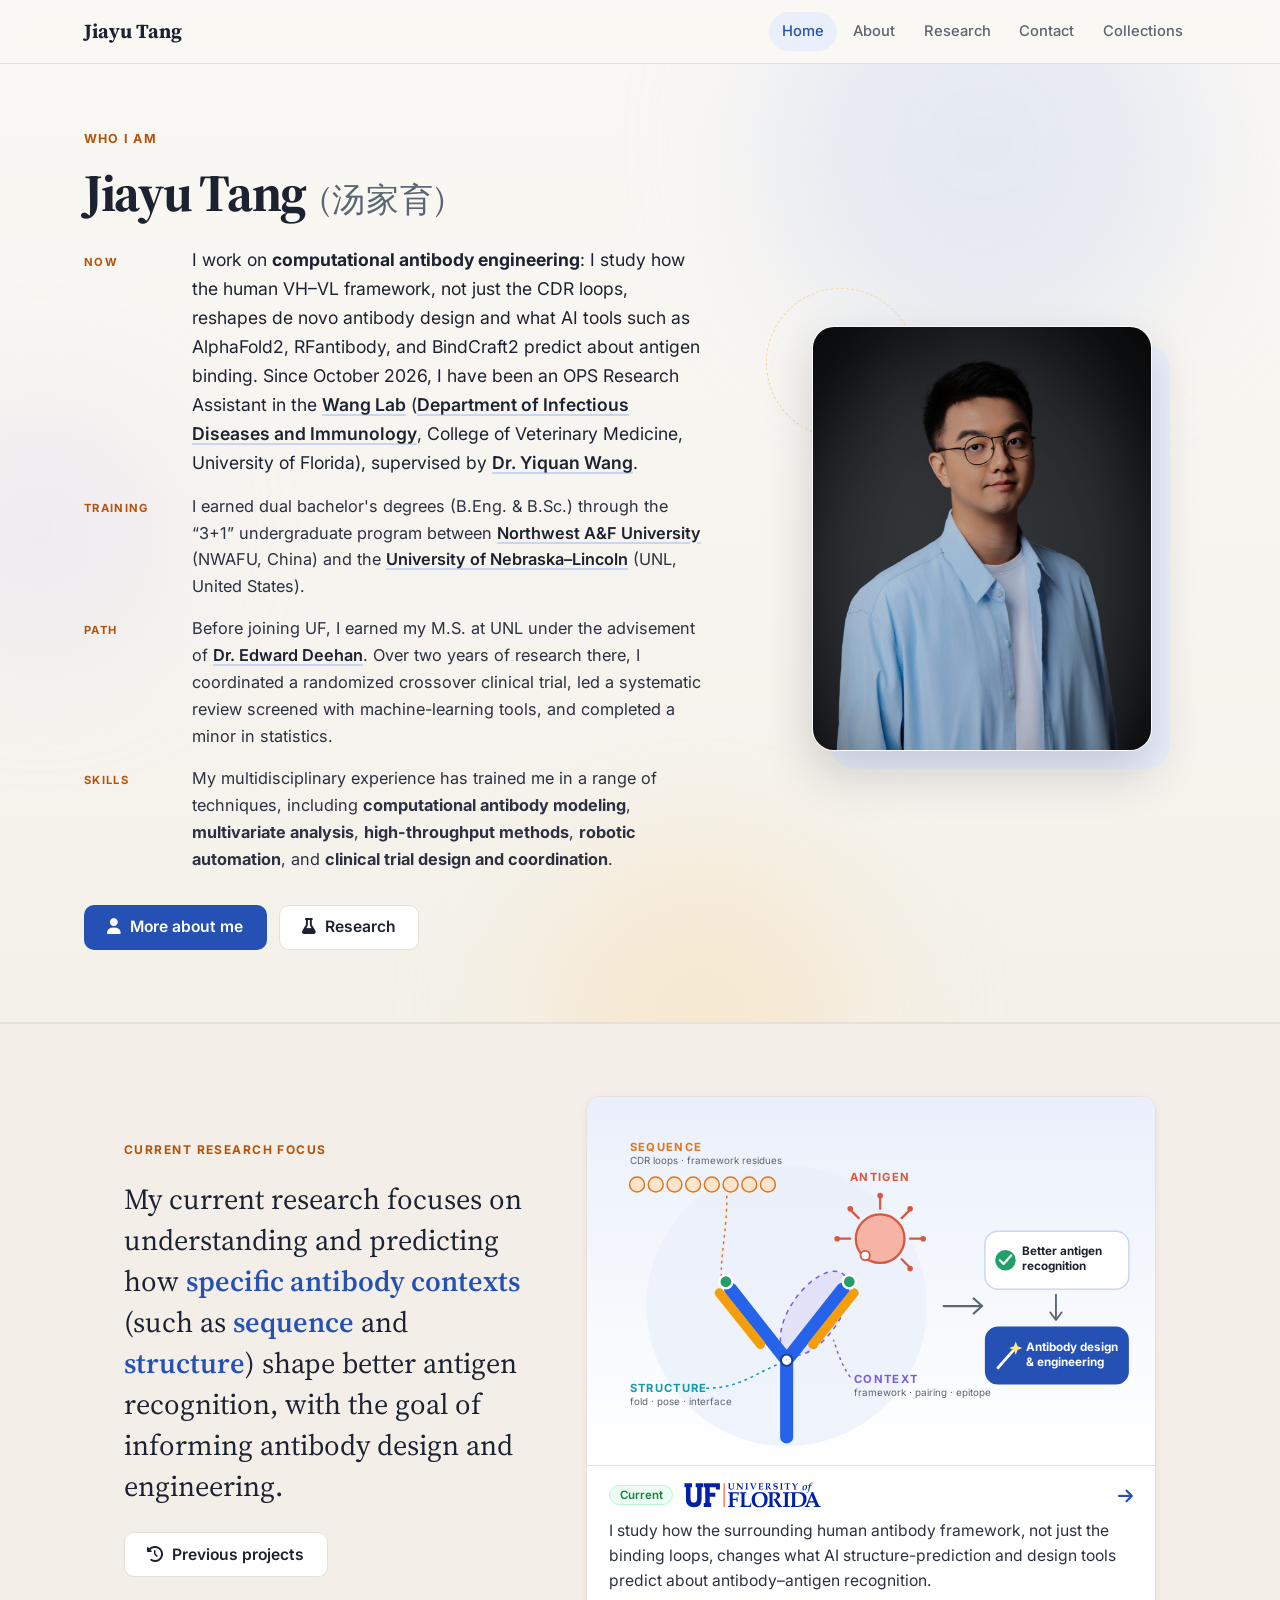
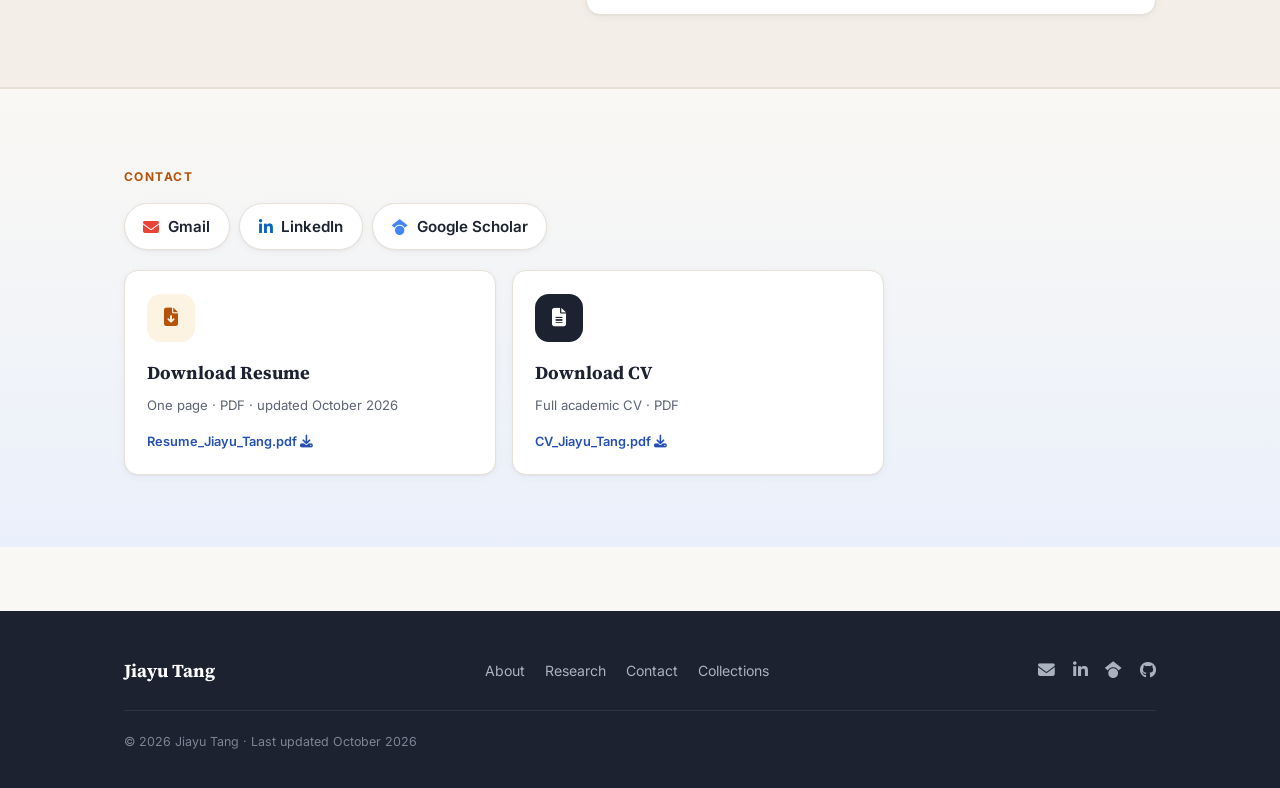
==== index.html @ af30d132 "Reframe home and Research path around research capabilities Home: specific computational antibody en" ====
<!DOCTYPE html>
<html lang="en">
<head>
  <meta charset="UTF-8">
  <meta name="viewport" content="width=device-width, initial-scale=1.0">
  <title>Jiayu Tang | Personal Website</title>
  <meta name="description" content="I'm Jiayu Tang, a research assistant in computational antibody engineering at the University of Florida, studying how antibody framework context reshapes de novo antibody design.">
  <meta name="keywords" content="Jiayu Tang, computational immunology, antibody engineering, antibody–antigen recognition, protein design, structure prediction, AlphaFold, structural biology, wet-lab validation, clinical translation, gut microbiome, clinical trials">
  <meta name="author" content="Jiayu Tang">
  <meta name="robots" content="index, follow">
  <link rel="canonical" href="https://jiayutang859.github.io/">

  <!-- Open Graph -->
  <meta property="og:title" content="Jiayu Tang | Personal Website">
  <meta property="og:site_name" content="Jiayu Tang">
  <meta property="og:description" content="I'm Jiayu Tang, a research assistant in computational antibody engineering at the University of Florida, studying how antibody framework context reshapes de novo antibody design.">
  <meta property="og:type" content="website">
  <meta property="og:url" content="https://jiayutang859.github.io/">
  <meta property="og:image" content="https://jiayutang859.github.io/headshot.jpg">
  <meta property="og:locale" content="en_US">

  <!-- JSON-LD Structured Data -->
  <script type="application/ld+json">
  {
    "@context": "https://schema.org",
    "@type": "Person",
    "name": "Jiayu Tang",
    "givenName": "Jiayu",
    "familyName": "Tang",
    "url": "https://jiayutang859.github.io/",
    "image": "https://jiayutang859.github.io/headshot.jpg",
    "jobTitle": "OPS Research Assistant, computational antibody engineering",
    "description": "Research assistant in computational antibody engineering at the University of Florida, studying how antibody framework context reshapes de novo antibody design.",
    "alumniOf": [
      { "@type": "CollegeOrUniversity", "name": "University of Nebraska–Lincoln" },
      { "@type": "CollegeOrUniversity", "name": "Northwest A&F University" }
    ],
    "email": "jasper.tang859@gmail.com",
    "sameAs": [
      "https://www.linkedin.com/in/jiayu-tang-04597628a/",
      "https://github.com/jiayutang859",
      "https://scholar.google.com/citations?user=CdDGp14AAAAJ&hl=en"
    ],
    "knowsAbout": ["Computational Immunology", "Antibody Engineering", "Antibody–Antigen Recognition", "Protein Structure Prediction", "Protein Design", "Structural Biology", "Wet-Lab Techniques", "Clinical Trials", "IRB/GCP Compliance", "Grant Writing", "Gut Microbiome", "Human Nutrition", "Systematic Reviews", "Statistics"]
  }
  </script>

  <link rel="icon" href="/favicon.ico?v=3" sizes="48x48">
  <link rel="icon" href="/assets/icons/favicon-96.png?v=3" type="image/png" sizes="96x96">
  <link rel="icon" href="/assets/icons/favicon-192.png?v=3" type="image/png" sizes="192x192">
  <link rel="apple-touch-icon" href="/assets/icons/apple-touch-icon.png?v=3">
  <link rel="preconnect" href="https://fonts.googleapis.com">
  <link rel="preconnect" href="https://fonts.gstatic.com" crossorigin>
  <link href="https://fonts.googleapis.com/css2?family=Inter:wght@400;500;600;700&family=Source+Serif+4:ital,opsz,wght@0,8..60,400;0,8..60,600;0,8..60,700;1,8..60,400&display=swap" rel="stylesheet">
  <link rel="stylesheet" href="https://cdnjs.cloudflare.com/ajax/libs/font-awesome/6.5.0/css/all.min.css" crossorigin="anonymous">
  <link rel="stylesheet" href="style.css?v=20261016">
</head>
<body>
  <a class="skip-link" href="#main">Skip to content</a>

  <header class="site-header">
    <div class="nav-wrap">
      <a class="brand" href="./">
        <span class="brand-name">Jiayu Tang</span>
      </a>
      <button class="nav-toggle" id="navToggle" aria-label="Menu" aria-expanded="false" aria-controls="siteNav"><i class="fas fa-bars"></i></button>
      <nav class="site-nav" id="siteNav" aria-label="Main">
        <ul>
          <li><a href="./" aria-current="page">Home</a></li>
          <li><a href="about.html">About</a></li>
          <li><a href="research.html">Research</a></li>
          <li><a href="contact.html">Contact</a></li>
          <li><a href="notes.html">Collections</a></li>
        </ul>
      </nav>
    </div>
  </header>

  <main id="main">

    <!-- ===== 1. WHO I AM ===== -->
    <section class="hero" id="who">
      <div class="hero-bg" aria-hidden="true">
        <span class="orb orb-a"></span>
        <span class="orb orb-b"></span>
        <span class="orb orb-c"></span>
      </div>
      <div class="hero-inner who">
        <div class="hero-text">
          <p class="hello rise" style="--d:0">Who I am</p>
          <h1 class="hero-heading rise" style="--d:1">Jiayu Tang <span class="cn" lang="zh-Hans">(汤家育)</span></h1>

          <dl class="who-facts">
            <div class="lead rise" style="--d:2">
              <dt>Now</dt>
              <dd>I work on <strong>computational antibody engineering</strong>: I study how the human VH&ndash;VL framework, not just the CDR loops, reshapes de novo antibody design and what AI tools such as AlphaFold2, RFantibody, and BindCraft2 predict about antigen binding. Since October 2026, I have been an OPS Research Assistant in the <a href="https://yiquan2.com/Lab-Page/" target="_blank" rel="noopener">Wang Lab</a> (<a href="https://idi.vetmed.ufl.edu/" target="_blank" rel="noopener">Department of Infectious Diseases and Immunology</a>, College of Veterinary Medicine, University of Florida), supervised by <a href="https://directory.ufhealth.org/wang-yiquan" target="_blank" rel="noopener">Dr. Yiquan Wang</a>.</dd>
            </div>
            <div class="rise" style="--d:3">
              <dt>Training</dt>
              <dd>I earned dual bachelor's degrees (B.Eng. &amp; B.Sc.) through the &ldquo;3+1&rdquo; undergraduate program between <a href="https://en.nwafu.edu.cn/" target="_blank" rel="noopener">Northwest A&amp;F University</a> (NWAFU, China) and the <a href="https://www.unl.edu/" target="_blank" rel="noopener">University of Nebraska–Lincoln</a> (UNL, United States).</dd>
            </div>
            <div class="rise" style="--d:4">
              <dt>Path</dt>
              <dd>Before joining UF, I earned my M.S. at UNL under the advisement of <a href="https://foodscience.unl.edu/person/dr-edward-deehan/" target="_blank" rel="noopener">Dr. Edward Deehan</a>. Over two years of research there, I coordinated a randomized crossover clinical trial, led a systematic review screened with machine-learning tools, and completed a minor in statistics.</dd>
            </div>
            <div class="rise" style="--d:5">
              <dt>Skills</dt>
              <dd>My multidisciplinary experience has trained me in a range of techniques, including <strong>computational antibody modeling</strong>, <strong>multivariate analysis</strong>, <strong>high-throughput methods</strong>, <strong>robotic automation</strong>, and <strong>clinical trial design and coordination</strong>.</dd>
            </div>
          </dl>

          <div class="btn-row rise" style="--d:6">
            <a href="about.html" class="btn btn-solid"><i class="fas fa-user"></i> More about me</a>
            <a href="research.html" class="btn btn-outline"><i class="fas fa-flask"></i> Research</a>
          </div>
        </div>

        <figure class="portrait rise" style="--d:2">
          <div class="portrait-frame">
            <img src="headshot.jpg" alt="Portrait of Jiayu Tang" width="1066" height="1600" fetchpriority="high">
          </div>
        </figure>
      </div>
    </section>

    <!-- ===== 2. CURRENT RESEARCH FOCUS (current project) ===== -->
    <section class="band alt focus" id="focus">
      <div class="wrap focus-grid">
        <div>
          <span class="eyebrow reveal">Current Research Focus</span>
          <p class="focus-statement reveal">My current research focuses on understanding and predicting how <em>specific antibody contexts</em> (such as <em>sequence</em> and <em>structure</em>) shape better antigen recognition, with the goal of informing antibody design and engineering.</p>
          <div class="btn-row reveal" style="margin-top:1.6rem">
            <a href="research.html#previous" class="btn btn-outline"><i class="fas fa-clock-rotate-left"></i> Previous projects</a>
          </div>
        </div>
        <a class="card focus-card reveal" href="research.html#current" aria-label="Current project: framework context in antibody–antigen recognition">
          <figure class="focus-fig">
            <svg class="focus-art" viewBox="0 0 560 360" role="img" aria-label="An antibody whose sequence, structure, and framework context shape how well it recognizes an antigen; the antibody is then redesigned to bind better">
            <circle class="fa-glow" cx="190" cy="200" r="150"/>
            <!-- sequence: a strip of residues feeding the binding loops -->
            <text class="fa-lbl seq" x="22" y="34">SEQUENCE</text>
            <text class="fa-cap" x="22" y="48">CDR loops · framework residues</text>
            <g class="fa-beads">
              <circle cx="30" cy="70" r="8"/><circle cx="50" cy="70" r="8"/><circle cx="70" cy="70" r="8"/><circle class="mut m1" cx="90" cy="70" r="8"/><circle cx="110" cy="70" r="8"/><circle class="mut m2" cx="130" cy="70" r="8"/><circle cx="150" cy="70" r="8"/><circle cx="170" cy="70" r="8"/>
            </g>
            <path class="fa-lead seq" d="M126 82 C 126 120, 120 140, 120 168"/>
            <!-- context: framework halo around one arm -->
            <ellipse class="fa-ctx" cx="220" cy="208" rx="52" ry="26" transform="rotate(-55 220 208)"/>
            <!-- antibody (heavy blue, light amber, CDR tips green) -->
            <g class="fa-ab">
              <path class="hc" d="M190 340 V258 L130 182 M190 258 L250 182"/>
              <path class="lc" d="M162 241 L118 186 M218 241 L262 186"/>
              <circle class="hinge" cx="190" cy="258" r="6"/>
              <circle class="cdr" cx="125" cy="174" r="7"/><circle class="cdr" cx="257" cy="174" r="7"/>
            </g>
            <!-- antigen docking on the right arm -->
            <circle class="fa-bind" cx="266" cy="160" r="9"/>
            <g class="fa-ag">
              <g class="sp"><path d="M290 96 V84 M313 106 L321 98 M322 128 H334 M313 150 L321 158 M267 106 L259 98 M258 128 H246"/><circle cx="290" cy="82" r="3"/><circle cx="322" cy="96" r="3"/><circle cx="336" cy="128" r="3"/><circle cx="322" cy="160" r="3"/><circle cx="258" cy="96" r="3"/><circle cx="244" cy="128" r="3"/></g>
              <circle class="core" cx="290" cy="128" r="26"/>
              <circle class="epi" cx="274" cy="146" r="5"/>
            </g>
            <text class="fa-lbl ag" x="290" y="66" text-anchor="middle">ANTIGEN</text>
            <!-- structure + context labels -->
            <text class="fa-lbl str" x="22" y="292">STRUCTURE</text>
            <text class="fa-cap" x="22" y="306">fold · pose · interface</text>
            <path class="fa-lead str" d="M104 288 C 140 288, 160 270, 182 262"/>
            <text class="fa-lbl ctx" x="262" y="282">CONTEXT</text>
            <text class="fa-cap" x="262" y="296">framework · pairing · epitope</text>
            <path class="fa-lead ctx" d="M258 276 C 248 262, 244 248, 240 236"/>
            <!-- arrow to outcome -->
            <path class="fa-arrow" d="M358 200 H 398"/><path class="fa-arrow" d="M390 192 L 399 200 L 390 208"/>
            <!-- outcome: better recognition -> design -->
            <g class="fa-out">
              <rect x="402" y="120" width="154" height="62" rx="14"/>
              <circle class="ok" cx="424" cy="151" r="11"/><path class="okc" d="M418 151 l4 4 l8 -9"/>
              <text x="442" y="146">Better antigen</text><text x="442" y="162">recognition</text>
            </g>
            <path class="fa-arrow thin" d="M478 188 V 214"/><path class="fa-arrow thin" d="M472 207 L 478 215 L 484 207"/>
            <g class="fa-goal">
              <rect x="402" y="222" width="154" height="62" rx="14"/>
              <path class="wand" d="M416 266 L 432 248"/><path class="star" d="M435 238 l2 5 l5 2 l-5 2 l-2 5 l-2 -5 l-5 -2 l5 -2 z"/>
              <text x="446" y="248">Antibody design</text><text x="446" y="264">&amp; engineering</text>
            </g>
          </svg>
          </figure>
          <div class="fc-body">
            <div class="fc-top"><span class="pill green">Current</span><span class="fc-org"><img src="assets/logos/uf.svg" alt="University of Florida"></span><i class="fas fa-arrow-right fc-go" aria-hidden="true"></i></div>
            <p>I study how the surrounding human antibody framework, not just the binding loops, changes what AI structure-prediction and design tools predict about antibody&ndash;antigen recognition.</p>
          </div>
        </a>
      </div>
    </section>

    <!-- ===== 4. CONTACT ===== -->
    <section class="band connect" id="contact">
      <div class="wrap">
        <span class="eyebrow reveal">Contact</span>
        <div class="connect-btns reveal">
          <a class="cbtn" href="mailto:jasper.tang859@gmail.com"><i class="fas fa-envelope"></i> Gmail</a>
          <a class="cbtn" href="https://www.linkedin.com/in/jiayu-tang-04597628a/" target="_blank" rel="noopener noreferrer"><i class="fab fa-linkedin-in"></i> LinkedIn</a>
          <a class="cbtn" href="https://scholar.google.com/citations?user=CdDGp14AAAAJ&amp;hl=en" target="_blank" rel="noopener noreferrer"><i class="fab fa-google-scholar"></i> Google Scholar</a>
        </div>
        <ul class="connect-grid two reveal">
          <li>
            <a class="connect-card" href="Resume_Jiayu_Tang.pdf" download>
              <span class="connect-icon warm"><i class="fas fa-file-arrow-down"></i></span>
              <strong>Download Resume</strong>
              <span class="sub">One page · PDF · updated October 2026</span>
              <span class="go">Resume_Jiayu_Tang.pdf <i class="fas fa-download"></i></span>
            </a>
          </li>
          <li>
            <a class="connect-card" href="CV_Jiayu_Tang.pdf" download>
              <span class="connect-icon ink"><i class="fas fa-file-lines"></i></span>
              <strong>Download CV</strong>
              <span class="sub">Full academic CV · PDF</span>
              <span class="go">CV_Jiayu_Tang.pdf <i class="fas fa-download"></i></span>
            </a>
          </li>
        </ul>
      </div>
    </section>

  </main>

  <footer class="site-footer">
    <div class="wrap">
      <div>
        <div class="footer-name">Jiayu Tang</div>
      </div>
      <nav class="footer-links" aria-label="Footer">
        <a href="about.html">About</a><a href="research.html">Research</a><a href="contact.html">Contact</a><a href="notes.html">Collections</a>
      </nav>
      <div class="footer-social">
        <a href="mailto:jasper.tang859@gmail.com" aria-label="Email"><i class="fas fa-envelope"></i></a>
        <a href="https://www.linkedin.com/in/jiayu-tang-04597628a/" aria-label="LinkedIn" target="_blank" rel="noopener"><i class="fab fa-linkedin-in"></i></a>
        <a href="https://scholar.google.com/citations?user=CdDGp14AAAAJ&amp;hl=en" aria-label="Google Scholar" target="_blank" rel="noopener"><i class="fab fa-google-scholar"></i></a>
        <a href="https://github.com/jiayutang859" aria-label="GitHub" target="_blank" rel="noopener"><i class="fab fa-github"></i></a>
      </div>
      <p class="footer-note">© 2026 Jiayu Tang · Last updated October 2026</p>
    </div>
  </footer>

  <button class="back-top" id="backTop" aria-label="Back to top"><i class="fas fa-arrow-up"></i></button>

  <script src="script.js?v=20261016" defer></script>
  <!-- Visitor counts: GoatCounter (no cookies, no personal data, so no consent banner). Dashboard: https://jaspertang859.goatcounter.com -->
  <script data-goatcounter="https://jaspertang859.goatcounter.com/count"
          async src="https://gc.zgo.at/count.js"></script>
</body>
</html>
---- style.css ----
/* ============================================================
   Jiayu Tang – Personal Website Stylesheet
   Shared by every page: index, about, research, notes, cv, contact, notes/*
   Fonts: Source Serif 4 (headings) · Inter (body)
   ============================================================ */

/* --- Reset --- */
*, *::before, *::after { box-sizing: border-box; margin: 0; padding: 0; }

/* --- Design Tokens --- */
:root {
  --paper:      #faf8f4;
  --surface:    #ffffff;
  --surface-2:  #f3efe8;
  --ink:        #1c2230;
  --text:       #2b3140;
  --muted:      #5d6472;
  --border:     #e6e0d6;

  --accent:     #2451b3;
  --accent-dk:  #1b3f8f;
  --accent-lt:  #eaf0fb;
  --accent-bd:  #c9d6f2;
  --warm:       #b45309;
  --warm-lt:    #fdf3e3;
  --warm-bd:    #f3d7a8;
  --green:      #15803d;
  --amber:      #f59e0b;

  /* Research-vision workflow: orange → brown → cyan → blue → navy */
  --s1: #e0761c; --s1-lt: #fdeedd;
  --s2: #8a5a2b; --s2-lt: #f3e7db;
  --s3: #0f9ba8; --s3-lt: #dff5f7;
  --s4: #2451b3; --s4-lt: #eaf0fb;
  --s5: #182a5c; --s5-lt: #e3e7f2;

  --serif:      'Source Serif 4', Georgia, 'Times New Roman', serif;
  --sans:       'Inter', system-ui, -apple-system, 'Segoe UI', sans-serif;

  --radius:     14px;
  --shadow:     0 1px 2px rgba(28, 34, 48, 0.04), 0 2px 10px rgba(28, 34, 48, 0.04);
  --shadow-md:  0 8px 28px rgba(28, 34, 48, 0.09);
  --header-h:   64px;
}

/* --- Base --- */
html { scroll-behavior: smooth; scroll-padding-top: calc(var(--header-h) + 1rem); }

body {
  font-family: var(--sans);
  color: var(--text);
  background: var(--paper);
  font-size: 17px;
  line-height: 1.7;
  -webkit-font-smoothing: antialiased;
  overflow-x: hidden;
}

h1, h2, h3 {
  font-family: var(--serif);
  color: var(--ink);
  font-weight: 700;
  letter-spacing: -0.015em;
  line-height: 1.2;
}
h4 { color: var(--ink); line-height: 1.4; }

a { color: var(--accent); text-decoration: none; transition: color 0.15s; }
a:hover { color: var(--accent-dk); text-decoration: underline; text-underline-offset: 3px; }

ul, ol { list-style: none; }
img { display: block; max-width: 100%; }
sup { font-size: 0.72em; vertical-align: super; line-height: 0; }
cite { font-style: italic; }
.me { font-weight: 700; color: var(--ink); }

:focus-visible { outline: 2px solid var(--accent); outline-offset: 3px; border-radius: 4px; }

.skip-link {
  position: absolute; left: -999px; top: 0.5rem; z-index: 1000;
  background: var(--ink); color: #fff; padding: 0.5rem 1rem; border-radius: 8px;
}
.skip-link:focus { left: 0.5rem; }


/* ============================================================
   HEADER / NAV
   ============================================================ */
.site-header {
  position: sticky; top: 0; z-index: 300;
  height: var(--header-h);
  background: rgba(250, 248, 244, 0.86);
  backdrop-filter: saturate(1.4) blur(10px);
  -webkit-backdrop-filter: saturate(1.4) blur(10px);
  border-bottom: 1px solid var(--border);
}

.nav-wrap {
  max-width: 1160px; height: 100%;
  margin: 0 auto; padding: 0 1.5rem;
  display: flex; align-items: center; justify-content: space-between; gap: 1.5rem;
}

.brand { display: flex; flex-direction: column; line-height: 1.15; color: var(--ink); }
.brand:hover { text-decoration: none; color: var(--ink); }
.brand-name { font-family: var(--serif); font-size: 1.25rem; font-weight: 700; }
.brand-role { font-size: 0.72rem; color: var(--muted); letter-spacing: 0.02em; }

.site-nav ul { display: flex; align-items: center; gap: 0.2rem; }
.site-nav a {
  display: inline-flex; align-items: center; gap: 0.4rem;
  padding: 0.45rem 0.8rem; border-radius: 999px;
  font-size: 0.92rem; font-weight: 500; color: var(--muted);
}
.site-nav a:hover { color: var(--ink); background: var(--surface-2); text-decoration: none; }
.site-nav a[aria-current="page"] { color: var(--accent); background: var(--accent-lt); }

.nav-toggle {
  display: none;
  width: 42px; height: 42px; border-radius: 10px;
  border: 1px solid var(--border); background: var(--surface);
  color: var(--ink); font-size: 1rem; cursor: pointer;
  align-items: center; justify-content: center;
}


/* ============================================================
   LAYOUT PRIMITIVES
   ============================================================ */
.wrap   { max-width: 1080px; margin: 0 auto; padding: 0 1.5rem; }
.narrow { max-width: 760px; }

.band { padding: 4.5rem 0; }
.band.alt { background: var(--surface-2); border-top: 1px solid var(--border); border-bottom: 1px solid var(--border); }
.band.tight { padding-top: 2.5rem; }

.eyebrow {
  display: inline-block;
  font-family: var(--sans);
  font-size: 0.75rem; font-weight: 700;
  text-transform: uppercase; letter-spacing: 0.12em;
  color: var(--warm);
  margin-bottom: 0.6rem;
}

.sec-title { font-size: clamp(1.7rem, 3vw, 2.25rem); margin-bottom: 0.75rem; }
.sec-intro { color: var(--muted); max-width: 680px; margin-bottom: 2rem; font-size: 1.02rem; }
.sec-hd-row { display: flex; justify-content: space-between; align-items: flex-end; gap: 1rem; flex-wrap: wrap; margin-bottom: 1.75rem; }
.sec-hd-row .sec-intro { margin-bottom: 0; }

.text-link { font-weight: 600; display: inline-flex; align-items: center; gap: 0.4rem; white-space: nowrap; }
.text-link i { font-size: 0.8em; transition: transform 0.2s; }
.text-link:hover i { transform: translateX(3px); }

/* Interior page heading */
.page-hero { padding: 4rem 0 2.5rem; }
.page-hero h1 { font-size: clamp(2.2rem, 4.5vw, 3.1rem); margin-bottom: 1rem; }
.lede { font-size: clamp(1.08rem, 1.5vw, 1.22rem); color: var(--muted); max-width: 720px; }
.lede + .lede { margin-top: 0.9rem; }

.prose p { margin-bottom: 1.1rem; }
.prose p:last-child { margin-bottom: 0; }
.prose strong { color: var(--ink); }

/* Buttons */
.btn-row { display: flex; flex-wrap: wrap; gap: 0.75rem; }
.btn {
  display: inline-flex; align-items: center; gap: 0.55rem;
  font-family: var(--sans); font-size: 0.98rem; font-weight: 600; line-height: 1;
  padding: 0.85rem 1.4rem; border-radius: 10px;
  border: 1.5px solid transparent; cursor: pointer;
  transition: transform 0.2s, box-shadow 0.2s, background 0.2s, border-color 0.2s, color 0.2s;
}
.btn:hover { text-decoration: none; transform: translateY(-2px); }
.btn-solid { background: var(--accent); color: #fff; }
.btn-solid:hover { background: var(--accent-dk); color: #fff; box-shadow: 0 8px 20px rgba(36, 81, 179, 0.28); }
.btn-outline { background: var(--surface); color: var(--ink); border-color: var(--border); }
.btn-outline:hover { border-color: var(--accent); color: var(--accent); }
.btn-ghost { color: var(--accent); padding-left: 0.4rem; padding-right: 0.4rem; }
.btn-ghost:hover { color: var(--accent-dk); }

/* Pills and chips */
.pill {
  display: inline-block;
  font-size: 0.72rem; font-weight: 600; font-style: normal; line-height: 1.6;
  color: var(--accent); background: var(--accent-lt); border: 1px solid var(--accent-bd);
  padding: 0 0.6rem; border-radius: 999px; margin-right: 0.45rem;
}
.pill.warm  { color: var(--warm); background: var(--warm-lt); border-color: var(--warm-bd); }
.pill.green { color: var(--green); background: #ecfdf3; border-color: #bbf7d0; }
.pill.muted { color: var(--muted); background: var(--surface-2); border-color: var(--border); }

.chips { display: flex; flex-wrap: wrap; gap: 0.45rem; }
.chips li {
  display: inline-flex; align-items: center; gap: 0.45rem;
  font-size: 0.82rem; font-weight: 600; color: var(--ink);
  background: var(--surface); border: 1px solid var(--border);
  border-radius: 8px; padding: 0.3rem 0.7rem;
}
.chips img { height: 18px; width: auto; }
.chips img.wide { height: 15px; }
.chips i { color: var(--accent); }

/* Generic logo slot — fits wide wordmarks and square seals alike */
.logo-slot { flex-shrink: 0; width: 92px; height: 44px; display: flex; align-items: center; justify-content: center; }
.logo-slot img { max-width: 100%; max-height: 100%; object-fit: contain; }
.logo-slot.icon {
  width: 44px; height: 44px; margin: 0 24px; border-radius: 10px;
  background: var(--accent-lt); color: var(--accent); font-size: 1.1rem;
}
.logo-slot.icon.medal { background: #fef3c7; color: #d97706; }

/* Generic card */
.card {
  background: var(--surface);
  border: 1px solid var(--border);
  border-radius: var(--radius);
  padding: 1.5rem;
  box-shadow: var(--shadow);
}
a.card { color: var(--text); transition: transform 0.2s, box-shadow 0.2s, border-color 0.2s; }
a.card:hover { text-decoration: none; transform: translateY(-3px); box-shadow: var(--shadow-md); border-color: var(--accent-bd); color: var(--text); }

.icon-badge {
  width: 44px; height: 44px; flex-shrink: 0;
  display: inline-flex; align-items: center; justify-content: center;
  border-radius: 12px; background: var(--accent-lt); color: var(--accent); font-size: 1.05rem;
}
.icon-badge.warm { background: var(--warm-lt); color: var(--warm); }


/* ============================================================
   HOME — HERO
   ============================================================ */
.hero {
  position: relative; overflow: hidden;
  background: linear-gradient(180deg, var(--paper) 0%, #f4f1ea 100%);
  border-bottom: 1px solid var(--border);
}

/* Soft drifting colour orbs */
.hero-bg { position: absolute; inset: 0; pointer-events: none; }
.orb { position: absolute; border-radius: 50%; filter: blur(70px); opacity: 0.4; animation: drift 20s ease-in-out infinite alternate; }
.orb-a { width: 440px; height: 440px; background: #c9d6f2; top: -140px; right: 6%; }
.orb-b { width: 340px; height: 340px; background: #f8dfb4; bottom: -160px; right: 32%; animation-duration: 24s; opacity: 0.45; }
.orb-c { width: 260px; height: 260px; background: #dcd3f5; top: 35%; left: -90px; animation-duration: 28s; opacity: 0.3; }
@keyframes drift {
  0%   { transform: translate(0, 0) scale(1); }
  50%  { transform: translate(40px, 30px) scale(1.08); }
  100% { transform: translate(-30px, 50px) scale(0.95); }
}

.hero-inner {
  position: relative;
  max-width: 1160px; margin: 0 auto; padding: 4.5rem 1.5rem 5rem;
  display: grid; grid-template-columns: minmax(0, 1.2fr) minmax(0, 1fr);
  align-items: center; gap: 2.5rem;
  min-height: min(760px, calc(100vh - var(--header-h)));
}

/* Staggered entrance */
.rise {
  opacity: 0; transform: translateY(22px);
  animation: rise 0.8s cubic-bezier(.2, .7, .2, 1) forwards;
  animation-delay: calc(var(--d, 0) * 0.12s + 0.1s);
}
@keyframes rise { to { opacity: 1; transform: none; } }

.hello { font-size: 0.78rem; font-weight: 700; letter-spacing: 0.1em; text-transform: uppercase; color: var(--warm); margin-bottom: 1rem; }

.hero-heading {
  font-size: clamp(2.3rem, 4.1vw, 3.5rem);
  line-height: 1.1; letter-spacing: -0.025em;
  margin-bottom: 1.4rem;
}
.text-accent {
  background: linear-gradient(90deg, #2451b3, #6d3fc4, #b45309, #2451b3);
  background-size: 300% auto;
  -webkit-background-clip: text; background-clip: text; color: transparent;
  animation: shimmer 10s linear infinite;
}
@keyframes shimmer { to { background-position: 300% center; } }

.hero-sub { font-size: clamp(1.08rem, 1.45vw, 1.25rem); color: var(--muted); max-width: 580px; margin-bottom: 2rem; line-height: 1.65; }
.hero-sub strong { color: var(--ink); font-weight: 600; }
.hero-sub a, .prose a { font-weight: 600; text-decoration: underline; text-decoration-color: var(--accent-bd); text-underline-offset: 3px; }
.hero-sub a:hover, .prose a:hover { text-decoration-color: currentColor; }
.hero .btn-row { margin-bottom: 0; }

/* 3D antibody (reusable panel; lives in Selected work) */
.mol-panel { position: relative; }
.mol-glow {
  position: absolute; inset: 12%; border-radius: 50%;
  background: radial-gradient(circle, rgba(36, 81, 179, 0.15), rgba(245, 158, 11, 0.09) 55%, transparent 72%);
  animation: breathe 6s ease-in-out infinite;
}
@keyframes breathe { 0%, 100% { transform: scale(0.94); opacity: 0.8; } 50% { transform: scale(1.04); opacity: 1; } }
.mol-viewer { position: absolute; inset: 0; }
.mol-viewer canvas { outline: none; }
.swatch { display: inline-block; width: 10px; height: 10px; border-radius: 3px; }
.swatch-heavy { background: #2563eb; }
.swatch-light { background: var(--amber); }
.mol-panel.failed .mol-viewer, .mol-panel.failed .mol-glow { display: none; }
.mol-panel.failed::before { content: 'Human IgG1 antibody · 3D view unavailable'; position: absolute; inset: 0; display: flex; align-items: center; justify-content: center; font-size: 0.85rem; color: var(--muted); }


/* ============================================================
   HOME — SECTIONS
   ============================================================ */




/* Notes preview + notes page */
.note-list { display: flex; flex-direction: column; gap: 0.9rem; }
.card.note {
  display: grid; grid-template-columns: auto 1fr auto; gap: 1.25rem; align-items: start;
  padding: 1.4rem 1.5rem;
}
.note .icon-badge { margin-top: 0.15rem; }
.note h3 { font-size: 1.22rem; margin-bottom: 0.35rem; }
.note p { font-size: 0.95rem; color: var(--muted); }
.note-meta { display: flex; flex-wrap: wrap; gap: 0.35rem; margin-top: 0.75rem; }
.note-status {
  font-size: 0.72rem; font-weight: 700; text-transform: uppercase; letter-spacing: 0.08em;
  color: var(--warm); background: var(--warm-lt); border: 1px solid var(--warm-bd);
  border-radius: 999px; padding: 0.2rem 0.65rem; white-space: nowrap;
}


/* Closing call to action */
.cta-band {
  background: var(--ink); color: #d7dbe3;
  border-radius: 20px; padding: 3rem;
  display: grid; grid-template-columns: minmax(0, 1.4fr) auto; gap: 2rem; align-items: center;
  position: relative; overflow: hidden;
}
.cta-band::after {
  content: ''; position: absolute; width: 360px; height: 360px; right: -120px; top: -160px;
  border-radius: 50%; background: radial-gradient(circle, rgba(245, 158, 11, 0.25), transparent 70%);
}
.cta-band h2 { color: #fff; font-size: clamp(1.6rem, 3vw, 2.1rem); margin-bottom: 0.6rem; }
.cta-band p { font-size: 1.02rem; max-width: 560px; }
.cta-band .btn-row { position: relative; z-index: 1; }
.cta-band .btn-outline { background: transparent; color: #fff; border-color: rgba(255, 255, 255, 0.3); }
.cta-band .btn-outline:hover { border-color: #fff; color: #fff; }


/* ============================================================
   ABOUT
   ============================================================ */
.about-top { display: grid; grid-template-columns: 300px minmax(0, 1fr); gap: 3.5rem; align-items: start; }
.about-photo img {
  width: 100%; height: auto; aspect-ratio: 3 / 4; object-fit: cover; object-position: top center;
  border-radius: 20px; box-shadow: 0 16px 40px rgba(28, 34, 48, 0.16);
}
.about-photo figcaption { margin-top: 0.85rem; font-size: 0.86rem; color: var(--muted); text-align: center; }
.about-photo figcaption i { color: var(--accent); margin-right: 0.3rem; }
.about-photo .fun { margin-top: 0.5rem; font-size: 0.8rem; font-style: italic; color: var(--muted); text-align: center; line-height: 1.5; }
.about-top .page-hero { padding: 0; }
.about-story p { margin-bottom: 1rem; font-size: 1.02rem; line-height: 1.7; }
.about-story p:last-child { margin-bottom: 0; }

/* Journey timeline */
.journey { position: relative; display: flex; flex-direction: column; gap: 1.25rem; }
.journey::before { content: ''; position: absolute; left: 27px; top: 1rem; bottom: 1rem; width: 2px; background: var(--border); }
.stop { position: relative; display: grid; grid-template-columns: 56px minmax(0, 1fr); gap: 1.5rem; }
.stop-dot {
  width: 56px; height: 56px; border-radius: 50%;
  display: flex; align-items: center; justify-content: center;
  background: var(--surface); border: 2px solid var(--c-lt, var(--border)); color: var(--c, var(--warm)); font-size: 1.1rem;
  position: relative; z-index: 1;
}
.stop.now .stop-dot { background: var(--c, var(--accent)); border-color: var(--c, var(--accent)); color: #fff; box-shadow: 0 0 0 6px var(--c-lt, var(--accent-lt)); }
.stop .card { padding: 1.5rem 1.75rem; }
.stop-hd { display: flex; justify-content: space-between; align-items: flex-start; gap: 1rem; margin-bottom: 0.6rem; }
.stop-hd h3 { font-size: 1.3rem; }
.stop-when { font-size: 0.8rem; font-weight: 600; color: var(--muted); white-space: nowrap; }
.stop-where { display: flex; align-items: center; gap: 0.85rem; margin-bottom: 0.85rem; font-size: 0.86rem; color: var(--muted); }
.stop-where img { height: 30px; width: auto; }
.stop-where img.seal { height: 38px; }
.stop p { font-size: 0.98rem; }
.stop p + p { margin-top: 0.7rem; }

.affil-row {
  display: flex; align-items: center; flex-wrap: wrap; gap: 2.25rem;
  padding: 1.25rem 1.75rem; background: var(--surface); border: 1px solid var(--border); border-radius: var(--radius);
}
.affil-row img { height: 38px; width: auto; }
.affil-row img.seal { height: 52px; }

.interests { display: flex; flex-wrap: wrap; gap: 0.6rem; }
.interests li, .interests a { display: inline-flex; align-items: center; gap: 0.5rem; font-size: 0.93rem; font-weight: 500; color: var(--ink); }
.interests li { background: var(--surface); border: 1px solid var(--border); border-radius: 999px; padding: 0.45rem 1.05rem; }
.interests i { color: var(--warm); }
.interests a:hover { color: var(--accent); text-decoration: none; }
.interests .arrow { font-size: 0.7rem; color: var(--muted); }


/* ============================================================
   RESEARCH / PROJECTS
   ============================================================ */
.toc { display: flex; flex-wrap: wrap; gap: 0.5rem; margin-top: 1.75rem; }
.toc a {
  display: inline-flex; align-items: center; gap: 0.45rem;
  font-size: 0.86rem; font-weight: 600; color: var(--ink);
  background: var(--surface); border: 1px solid var(--border); border-radius: 999px; padding: 0.4rem 0.95rem;
}
.toc a:hover { border-color: var(--accent); color: var(--accent); text-decoration: none; }
.toc a i { color: var(--warm); font-size: 0.8rem; }

.project { padding: 2.25rem; margin-bottom: 2rem; }
.project.current { border-color: var(--accent-bd); box-shadow: 0 0 0 4px var(--accent-lt), var(--shadow); }
.project-hd { display: flex; justify-content: space-between; gap: 1.5rem; align-items: flex-start; margin-bottom: 1.5rem; padding-bottom: 1.25rem; border-bottom: 1px solid var(--border); }
.project-hd h2 { font-size: clamp(1.45rem, 2.6vw, 1.9rem); margin: 0.2rem 0 0.5rem; }
.project-where { font-size: 0.88rem; color: var(--muted); }
.project-hd .logo-slot { width: 110px; height: 52px; }

.question {
  font-family: var(--serif); font-size: clamp(1.15rem, 1.8vw, 1.35rem); line-height: 1.5; color: var(--ink);
  background: var(--warm-lt); border-left: 4px solid var(--warm);
  padding: 1rem 1.25rem; border-radius: 0 10px 10px 0; margin-bottom: 1.75rem;
}
.question .lbl { display: block; font-family: var(--sans); font-size: 0.7rem; font-weight: 700; text-transform: uppercase; letter-spacing: 0.12em; color: var(--warm); margin-bottom: 0.3rem; }

.qa-grid { display: grid; grid-template-columns: 1fr 1fr; gap: 1.5rem 2.25rem; }
.qa h3 {
  font-family: var(--sans); font-size: 0.78rem; font-weight: 700; text-transform: uppercase; letter-spacing: 0.1em;
  color: var(--accent); margin-bottom: 0.5rem; display: flex; align-items: center; gap: 0.5rem;
}
.qa p, .qa li { font-size: 0.96rem; }
.qa ul.bullets { list-style: disc; padding-left: 1.15rem; }
.qa ul.bullets li { margin-bottom: 0.35rem; }
.qa.wide { grid-column: 1 / -1; }
.qa.learning { background: var(--accent-lt); border-radius: 12px; padding: 1.1rem 1.25rem; }



/* ============================================================
   CV
   ============================================================ */
.cv-actions { margin-top: 1.75rem; }
.cv-toc-bar {
  position: sticky; top: var(--header-h); z-index: 50;
  background: rgba(250, 248, 244, 0.92); backdrop-filter: blur(8px); -webkit-backdrop-filter: blur(8px);
  border-bottom: 1px solid var(--border);
}
.cv-toc { display: flex; gap: 0.25rem; overflow-x: auto; padding: 0.6rem 0; scrollbar-width: none; }
.cv-toc::-webkit-scrollbar { display: none; }
.cv-toc a { flex-shrink: 0; font-size: 0.84rem; font-weight: 600; color: var(--muted); padding: 0.35rem 0.8rem; border-radius: 999px; }
.cv-toc a:hover { background: var(--surface-2); color: var(--ink); text-decoration: none; }
.cv-toc a.active { background: var(--accent-lt); color: var(--accent); }

.cv-section { padding: 3rem 0 0.5rem; }
.cv-section > h2 {
  font-size: 1.6rem; display: flex; align-items: center; gap: 0.75rem;
  padding-bottom: 0.6rem; margin-bottom: 1.5rem; border-bottom: 2px solid var(--ink);
}
.cv-section > h2 i { font-size: 1rem; color: var(--warm); }
.sub-hd { font-family: var(--sans); font-size: 0.8rem; font-weight: 700; text-transform: uppercase; letter-spacing: 0.1em; color: var(--muted); margin: 2rem 0 0.9rem; }
.cv-section > h2 + .sub-hd { margin-top: 0; }

/* Education */
.edu-grid { display: grid; grid-template-columns: 1fr 1fr; gap: 1.25rem; }
.edu-card { background: var(--surface); border: 1px solid var(--border); border-radius: var(--radius); padding: 1.5rem; box-shadow: var(--shadow); }
.edu-logos { display: flex; align-items: center; gap: 0.75rem; height: 48px; margin-bottom: 1rem; }
.edu-logos img { height: 40px; width: auto; }
.edu-logos img.seal { height: 48px; }
.edu-logos .plus { color: var(--muted); font-weight: 600; }
.edu-badge { display: inline-block; background: var(--ink); color: #fff; font-size: 0.7rem; font-weight: 700; letter-spacing: 0.04em; padding: 0.25rem 0.65rem; border-radius: 6px; margin-bottom: 0.6rem; }
.edu-card h4 { font-size: 0.98rem; font-weight: 600; margin-top: 0.35rem; }
.edu-card h4 em { font-style: normal; color: var(--muted); font-weight: 400; }
.edu-inst, .edu-date { font-size: 0.86rem; color: var(--muted); }
.edu-date { margin-top: 0.3rem; }
.edu-gpa { font-weight: 600; color: var(--accent); margin-left: 0.4rem; white-space: nowrap; }
.edu-thesis { font-size: 0.85rem; color: var(--text); border-left: 3px solid var(--warm); padding-left: 0.75rem; margin-top: 0.8rem; line-height: 1.55; }

/* Research experience */
.timeline { display: flex; flex-direction: column; gap: 1.25rem; }
.exp-card { display: flex; gap: 1.5rem; background: var(--surface); border: 1px solid var(--border); border-radius: var(--radius); padding: 1.5rem; box-shadow: var(--shadow); }
.exp-card.current { border-color: var(--accent-bd); box-shadow: 0 0 0 3px var(--accent-lt), var(--shadow); }
.exp-logo { flex-shrink: 0; width: 110px; display: flex; justify-content: center; padding-top: 0.3rem; }
.exp-logo img { max-width: 110px; max-height: 44px; width: auto; }
.exp-logo img.seal { max-height: 64px; }
.exp-main { flex: 1; min-width: 0; }
.exp-hd { display: flex; justify-content: space-between; align-items: flex-start; gap: 1rem; margin-bottom: 0.9rem; }
.exp-hd h3 { font-family: var(--sans); font-size: 1.05rem; font-weight: 700; margin-bottom: 0.15rem; }
.now-pill { display: inline-block; vertical-align: middle; font-size: 0.65rem; font-weight: 700; text-transform: uppercase; letter-spacing: 0.08em; color: #fff; background: var(--green); padding: 0.1rem 0.5rem; border-radius: 999px; margin-left: 0.4rem; }
.exp-where { font-size: 0.86rem; color: var(--muted); }
.exp-advisor { font-size: 0.83rem; color: var(--muted); font-style: italic; margin-top: 0.1rem; }
.exp-when { flex-shrink: 0; font-size: 0.78rem; font-weight: 600; color: var(--accent); background: var(--accent-lt); border: 1px solid var(--accent-bd); padding: 0.25rem 0.7rem; border-radius: 999px; white-space: nowrap; }
.exp-main > ul:not(.chips), .exp-cols ul { padding-left: 1.2rem; list-style: disc; }
.exp-main li, .exp-cols li { font-size: 0.9rem; margin-bottom: 0.4rem; }
.exp-main .chips li { margin: 0; }
.exp-cols { display: grid; grid-template-columns: 1fr 1fr; gap: 1.5rem; }
.exp-cols h4 { font-size: 0.86rem; font-weight: 700; margin-bottom: 0.5rem; padding-bottom: 0.25rem; border-bottom: 1px solid var(--border); }
.exp-cols h4 i { color: var(--accent); margin-right: 0.3rem; }
.exp-main .chips { margin-top: 1rem; padding-top: 1rem; border-top: 1px dashed var(--border); }

/* Publications / conferences */
.pub-list, .conf-list { display: flex; flex-direction: column; gap: 0.75rem; }
.pub-item, .conf-list > li {
  display: flex; align-items: center; gap: 1.25rem;
  background: var(--surface); border: 1px solid var(--border); border-radius: var(--radius);
  padding: 1rem 1.25rem; font-size: 0.9rem; line-height: 1.6;
}
.pub-venue, .conf-meta { margin-top: 0.3rem; font-size: 0.82rem; color: var(--muted); }
.pub-venue cite { color: var(--ink); font-weight: 600; }
.pub-note { font-size: 0.8rem; color: var(--muted); font-style: italic; margin-top: 0.6rem; }
.venue-chips { display: flex; flex-wrap: wrap; gap: 0.4rem; margin-top: 0.5rem; }
.venue-chips li { font-size: 0.76rem; color: var(--muted); background: var(--paper); border: 1px solid var(--border); border-radius: 6px; padding: 0.15rem 0.55rem; }

/* Awards */
.award-grid { display: grid; grid-template-columns: repeat(3, 1fr); gap: 1rem; }
.award-card { display: flex; flex-direction: column; background: var(--surface); border: 1px solid var(--border); border-radius: var(--radius); padding: 1.25rem; box-shadow: var(--shadow); }
.award-card .logo-slot { justify-content: flex-start; margin-bottom: 0.9rem; }
.award-card .logo-slot.icon { margin: 0 0 0.9rem; justify-content: center; }
.award-name { flex: 1; font-size: 0.9rem; font-weight: 600; line-height: 1.45; color: var(--ink); }
.award-meta { display: flex; justify-content: space-between; align-items: baseline; margin-top: 0.9rem; padding-top: 0.7rem; border-top: 1px solid var(--border); font-size: 0.8rem; color: var(--muted); }
.award-meta strong { font-size: 1.02rem; color: var(--green); }




/* Teaching / roles / certifications */
.teach-grid { display: grid; grid-template-columns: 1fr 1fr; gap: 1rem; }
.teach-card { display: flex; flex-direction: column; gap: 0.75rem; background: var(--surface); border: 1px solid var(--border); border-radius: var(--radius); padding: 1.25rem; box-shadow: var(--shadow); }
.teach-card .logo-slot { justify-content: flex-start; height: 36px; }
.teach-card h4 { font-size: 0.93rem; font-weight: 700; }
.teach-card time { display: block; font-size: 0.76rem; font-weight: 600; color: var(--accent); margin: 0.15rem 0 0.4rem; }
.teach-card p { font-size: 0.86rem; }

.two-col { display: grid; grid-template-columns: 1fr 1fr; gap: 0 2rem; }
.role-list { display: flex; flex-direction: column; gap: 0.6rem; }
.role-list.role-grid { display: grid; grid-template-columns: 1fr 1fr; gap: 0.6rem 1.25rem; }
.role-list > li { display: flex; gap: 0.9rem; align-items: flex-start; padding: 0.75rem 0.9rem; background: var(--surface); border: 1px solid var(--border); border-radius: 10px; }
.role-list img { flex-shrink: 0; width: 60px; height: 32px; object-fit: contain; margin-top: 0.1rem; }
.role-list img.seal { height: 34px; }
.role-list > li > div { line-height: 1.4; }
.role-list strong { font-size: 0.87rem; color: var(--ink); font-weight: 600; }
.role-list time { display: block; font-size: 0.73rem; font-weight: 600; color: var(--accent); margin-top: 0.1rem; }
.role-list p { font-size: 0.82rem; color: var(--muted); line-height: 1.5; margin-top: 0.15rem; }

.cert-list { display: grid; grid-template-columns: 1fr 1fr; gap: 0.6rem 1.25rem; }
.cert-list li { display: flex; align-items: center; gap: 1rem; padding: 0.7rem 1rem; background: var(--surface); border: 1px solid var(--border); border-radius: 10px; }
.cert-list .logo-slot { width: 76px; height: 36px; }
.cert-list .logo-slot.icon { width: 36px; height: 36px; margin: 0 20px; font-size: 0.95rem; }
.cert-list img.square { height: 32px; }
.cert-list strong { display: block; font-size: 0.86rem; font-weight: 600; line-height: 1.4; color: var(--ink); }
.cert-list span { font-size: 0.76rem; color: var(--muted); }


/* ============================================================
   CONTACT
   ============================================================ */
.contact-layout { display: grid; grid-template-columns: minmax(0, 1fr) minmax(0, 1fr); gap: 2.5rem; align-items: start; }
.contact-grid { display: grid; grid-template-columns: 1fr; gap: 0.85rem; }
.contact-card { display: flex; gap: 1rem; align-items: center; padding: 1.1rem 1.25rem; }
.contact-icon {
  width: 48px; height: 48px; flex-shrink: 0; border-radius: 12px;
  display: flex; align-items: center; justify-content: center;
  background: var(--accent-lt); color: var(--accent); font-size: 1.1rem;
}
.contact-icon.linkedin { background: #0a66c2; color: #fff; }
.contact-icon.github   { background: #1f2328; color: #fff; }
.contact-icon.scholar  { background: #4285f4; color: #fff; }
.contact-icon.logo     { width: 76px; background: #fff; border: 1px solid var(--border); padding: 0 8px; }
.contact-lbl { font-size: 0.72rem; font-weight: 700; text-transform: uppercase; letter-spacing: 0.08em; color: var(--muted); margin-bottom: 0.1rem; }
.contact-val { font-size: 0.95rem; font-weight: 500; word-break: break-word; color: var(--ink); }
a.contact-card .contact-val { color: var(--accent); }
.contact-sub { font-size: 0.8rem; color: var(--muted); margin-top: 0.1rem; }




/* ============================================================
   FOOTER / BACK TO TOP
   ============================================================ */
.site-footer { background: var(--ink); color: #aab1bf; padding: 2.75rem 0 2.25rem; margin-top: 4rem; font-size: 0.88rem; }
.site-footer .wrap { display: flex; justify-content: space-between; align-items: center; gap: 1.5rem; flex-wrap: wrap; }
.footer-name { font-family: var(--serif); font-size: 1.15rem; font-weight: 700; color: #fff; }
.footer-links { display: flex; flex-wrap: wrap; gap: 0.35rem 1.25rem; }
.footer-links a, .footer-social a { color: #aab1bf; }
.footer-links a:hover, .footer-social a:hover { color: #fff; text-decoration: none; }
.footer-social { display: flex; gap: 1.1rem; font-size: 1.05rem; }
.footer-note { width: 100%; font-size: 0.78rem; color: #7d8594; border-top: 1px solid #2c3445; padding-top: 1.25rem; }

.back-top {
  position: fixed; bottom: 1.75rem; right: 1.75rem; z-index: 100;
  width: 44px; height: 44px; border-radius: 50%; border: none;
  background: var(--ink); color: #fff; font-size: 0.9rem; cursor: pointer;
  display: none; align-items: center; justify-content: center;
  box-shadow: var(--shadow-md); transition: background 0.15s, transform 0.15s;
}
.back-top:hover { background: var(--accent); transform: translateY(-2px); }
.back-top.visible { display: flex; }



.check-list li { display: flex; gap: 0.75rem; align-items: flex-start; padding: 0.55rem 0; border-top: 1px dashed var(--border); font-size: 0.96rem; line-height: 1.55; }
.check-list li:first-child { border-top: none; padding-top: 0; }
.check-list li > i { color: var(--accent); margin-top: 0.3rem; font-size: 0.85rem; width: 16px; text-align: center; flex-shrink: 0; }
.check-list.warm li > i { color: var(--warm); }
.check-list strong { color: var(--ink); font-weight: 600; }
.link-row { display: flex; flex-wrap: wrap; gap: 0.75rem 1.75rem; margin-top: 1.75rem; }
.link-row a { font-weight: 600; display: inline-flex; align-items: center; gap: 0.45rem; }
.link-row a i { color: var(--warm); font-size: 0.85em; }

/* ============================================================
   RESEARCH — QUESTIONS / METHODS / FOUNDATIONS
   ============================================================ */
.r-section { padding: 2.5rem 0 1rem; }
.r-section > .eyebrow + h2 { margin-bottom: 0.75rem; }
.q-lists { display: grid; grid-template-columns: 1fr 1fr; gap: 1.5rem; }
.q-lists .card { padding: 1.75rem; }
.q-lists h3 { font-size: 1.25rem; margin-bottom: 0.4rem; }
.q-lists .q-note { font-size: 0.85rem; color: var(--muted); margin-bottom: 1rem; }

.skill-legend { display: flex; flex-wrap: wrap; gap: 0.6rem 1.5rem; font-size: 0.84rem; color: var(--muted); margin-bottom: 1.25rem; align-items: center; }
.skill-legend span { display: inline-flex; align-items: center; gap: 0.45rem; }
.lvl { font-size: 0.64rem; font-weight: 700; text-transform: uppercase; letter-spacing: 0.06em; border-radius: 999px; padding: 0.14rem 0.5rem; white-space: nowrap; }
.lvl.working { background: #ecfdf3; color: var(--green); }
.lvl.developing { background: var(--accent-lt); color: var(--accent); }
.lvl.foundational { background: var(--surface-2); color: var(--muted); }
.skill-layers { padding: 0 1.75rem; }
.skill-layer { display: grid; grid-template-columns: 190px minmax(0, 1fr); gap: 1.5rem; padding: 1.35rem 0; border-top: 1px solid var(--border); }
.skill-layer:first-child { border-top: none; }
.skill-layer h4 { font-size: 0.76rem; font-weight: 700; text-transform: uppercase; letter-spacing: 0.1em; color: var(--muted); padding-top: 0.45rem; }
.skill-items { display: flex; flex-wrap: wrap; gap: 0.5rem; }
.skill-items li {
  display: inline-flex; align-items: center; gap: 0.55rem;
  font-size: 0.88rem; color: var(--ink); line-height: 1.35;
  background: var(--paper); border: 1px solid var(--border); border-radius: 999px; padding: 0.35rem 0.5rem 0.35rem 0.85rem;
}
.skill-items li:not(:has(.lvl)) { padding-right: 0.85rem; }
.skill-items img { height: 16px; width: auto; }

/* Research: methods & tools, one small graphic per element */
.method-layers { display: grid; grid-template-columns: 1fr 1fr; gap: 1.25rem; }
.method-layer { background: var(--surface); border: 1px solid var(--border); border-radius: var(--radius); box-shadow: var(--shadow); padding: 1.5rem 1.6rem; }
.method-layer h3 { font-size: 0.78rem; font-family: var(--sans); font-weight: 700; text-transform: uppercase; letter-spacing: 0.1em; color: var(--muted); display: flex; align-items: center; gap: 0.6rem; margin-bottom: 1.1rem; padding-bottom: 0.7rem; border-bottom: 1px dashed var(--border); }
.method-layer h3 i { color: var(--accent); font-size: 1rem; }
.method-layer.wide { grid-column: 1 / -1; }
.method-layer.wide .method-items { flex-direction: row; flex-wrap: wrap; gap: 0.55rem 1.75rem; }
.method-items { display: flex; flex-direction: column; gap: 0.55rem; }
.method-items li { display: flex; align-items: center; gap: 0.75rem; font-size: 0.93rem; color: var(--ink); line-height: 1.4; }
.m-ico { flex-shrink: 0; width: 32px; height: 32px; border-radius: 9px; display: inline-flex; align-items: center; justify-content: center; background: var(--accent-lt); color: var(--accent); font-size: 0.88rem; }
.m-ico img { height: 17px; width: auto; }
.method-layer:nth-child(2) .m-ico, .method-layer:nth-child(4) .m-ico { background: var(--warm-lt); color: var(--warm); }
.method-layer:nth-child(2) h3 i, .method-layer:nth-child(4) h3 i { color: var(--warm); }
.skill-note { font-size: 0.85rem; color: var(--muted); margin-top: 0.9rem; }

.foundation { display: grid; grid-template-columns: 92px minmax(0, 1fr); gap: 1.75rem; padding: 1.75rem; margin-bottom: 1.25rem; align-items: start; }
.foundation .logo-slot { height: 56px; }
.foundation .logo-slot img.seal { max-height: 56px; }
.foundation h3 { font-size: 1.3rem; margin: 0.35rem 0 0.25rem; }
.foundation .project-where { margin-bottom: 0.85rem; }
.foundation p { font-size: 0.95rem; }
.contrib { margin-top: 0.9rem; padding: 0.7rem 1rem; background: var(--accent-lt); border-radius: 10px; font-size: 0.9rem; line-height: 1.55; }
.contrib strong { color: var(--accent); }

/* ============================================================
   HOME — CURRENT FOCUS / SELECTED WORK / OUTPUTS
   ============================================================ */
.work-grid { display: grid; grid-template-columns: repeat(3, 1fr); gap: 1.5rem; }
.work { padding: 0; overflow: hidden; display: flex; flex-direction: column; color: var(--text); }
a.work:hover { color: var(--text); }
a.work:hover .work-cta i { transform: translateX(3px); }
.proj-viz {
  position: relative; aspect-ratio: 4 / 3; overflow: hidden;
  background: linear-gradient(160deg, var(--accent-lt) 0%, var(--surface) 55%, var(--warm-lt) 100%);
  border-bottom: 1px solid var(--border);
}
.proj-viz > svg { position: absolute; inset: 0; width: 100%; height: 100%; }
.viz-tag {
  position: absolute; left: 0.8rem; right: 0.8rem; bottom: 0.7rem; z-index: 2; width: max-content; max-width: calc(100% - 1.6rem);
  font-size: 0.66rem; font-weight: 600; color: var(--ink); line-height: 1.35; white-space: nowrap; overflow: hidden; text-overflow: ellipsis;
  background: rgba(255, 255, 255, 0.88); border: 1px solid var(--border); border-radius: 999px; padding: 0.25rem 0.7rem;
  backdrop-filter: blur(6px);
}
.viz-tag .swatch { margin-right: 0.3rem; vertical-align: -1px; }
.work-body { padding: 1.5rem 1.6rem 1.7rem; display: flex; flex-direction: column; gap: 0.75rem; flex: 1; }
.work .pc-top { display: flex; align-items: center; justify-content: space-between; gap: 0.75rem; min-height: 36px; }
.work .pc-top img { height: 32px; width: auto; max-width: 120px; object-fit: contain; }
.work-body h3 { font-size: 1.18rem; line-height: 1.3; }
.work-body > p { font-size: 0.92rem; color: var(--muted); }
.work-cta { margin-top: auto; padding-top: 0.6rem; font-weight: 600; color: var(--accent); display: inline-flex; align-items: center; gap: 0.4rem; font-size: 0.92rem; }
.work-cta i { font-size: 0.8em; transition: transform 0.2s; }
.work .pc-top .pill { margin: 0; white-space: nowrap; }

/* Current / Previous groups */
.work-group + .work-group { margin-top: 2.5rem; }
.work-hd { display: flex; align-items: center; gap: 0.8rem; margin-bottom: 1.1rem; }
.work-hd .pill { margin: 0; }
.work-hd h3 { font-size: 0.82rem; font-family: var(--sans); font-weight: 700; text-transform: uppercase; letter-spacing: 0.08em; color: var(--muted); }
.work-hd::after { content: ''; flex: 1; height: 1px; background: var(--border); }
.work-grid.one { grid-template-columns: 1fr; }
.work-grid.two { grid-template-columns: repeat(2, 1fr); }
.work.wide { display: grid; grid-template-columns: minmax(0, 1.1fr) minmax(0, 1fr); }
.work.wide .proj-viz { aspect-ratio: auto; min-height: 360px; border-bottom: none; border-right: 1px solid var(--border); }
.work.wide .work-body { padding: 2.1rem 2.4rem; justify-content: center; gap: 0.9rem; }
.work.wide .work-body h3 { font-size: 1.5rem; }
.work.wide .work-body > p { font-size: 1rem; }

/* Which workflow stages a project exercises */
.stage-dots { display: flex; align-items: center; gap: 0.35rem; font-size: 0.72rem; color: var(--muted); font-weight: 600; letter-spacing: 0.04em; }
.stage-dots i { width: 9px; height: 9px; border-radius: 50%; background: var(--border); display: inline-block; }
.stage-dots i.on { background: var(--c); box-shadow: 0 0 0 2px var(--c-lt); }
.stage-dots span { margin-left: 0.35rem; }

.outputs { display: grid; grid-template-columns: repeat(4, 1fr); gap: 1rem; }
.outputs a {
  display: flex; flex-direction: column; gap: 0.25rem; height: 100%;
  background: var(--surface); border: 1px solid var(--border); border-radius: var(--radius); padding: 1.25rem 1.35rem;
  color: var(--ink); box-shadow: var(--shadow); transition: transform 0.2s, box-shadow 0.2s, border-color 0.2s;
}
.outputs a:hover { text-decoration: none; transform: translateY(-3px); box-shadow: var(--shadow-md); border-color: var(--accent-bd); }
.outputs strong { font-family: var(--serif); font-size: 2.1rem; line-height: 1; color: var(--accent); }
.outputs span { font-size: 0.88rem; color: var(--muted); line-height: 1.45; }
.outputs small { font-size: 0.74rem; color: var(--accent); font-weight: 600; margin-top: auto; padding-top: 0.5rem; }

/* ============================================================
   ABOUT — mini loop (shared keyframe)
   ============================================================ */
@keyframes loopSpin { to { transform: rotate(360deg); } }
@keyframes loopFlow { to { stroke-dashoffset: -15; } }
/* ============================================================
   ABOUT — TRAJECTORY (stage tags, mini loop, journey chips)
   ============================================================ */
.t-tag { display: inline-block; font-size: 0.68rem; font-weight: 700; letter-spacing: 0.1em; text-transform: uppercase; color: var(--accent); background: var(--accent-lt); border-radius: 999px; padding: 0.2rem 0.65rem; margin-bottom: 0.7rem; }
.t-tag.warm { color: var(--warm); background: var(--warm-lt); }
.t-tag.green { color: var(--green); background: #ecfdf3; }
.mini-loop { width: 100%; max-width: 190px; height: auto; margin: 0.25rem auto 0; display: block; overflow: visible; }
.mini-loop .ring { fill: none; stroke: var(--accent-bd); stroke-width: 2; stroke-dasharray: 5 6; animation: loopFlow 1.8s linear infinite; }
.mini-loop .dot { fill: var(--c, var(--accent)); }
.mini-loop text { font-family: var(--sans); font-weight: 700; fill: var(--ink); text-anchor: middle; }
.mini-loop .c { font-family: var(--serif); font-size: 12px; }
.mini-loop .s { font-size: 8px; letter-spacing: 0.06em; text-transform: uppercase; fill: var(--muted); }

/* Stage groups on About */
.stage-hd { display: flex; align-items: center; gap: 0.8rem; margin: 2.5rem 0 1.25rem; }
.stage-hd:first-of-type { margin-top: 0; }
.stage-hd h3 { font-size: 1.05rem; font-family: var(--sans); font-weight: 700; text-transform: uppercase; letter-spacing: 0.08em; color: var(--muted); }
.stage-hd::after { content: ''; flex: 1; height: 1px; background: var(--border); }
.journey + .stage-hd { margin-top: 2.5rem; }
.stop-chips { display: flex; flex-wrap: wrap; gap: 0.35rem; margin: 0.1rem 0 0.9rem; }
.stop-chips li { font-size: 0.76rem; color: var(--ink); background: var(--c-lt, var(--paper)); border: 1px solid var(--border); border-radius: 999px; padding: 0.2rem 0.6rem; line-height: 1.35; }

/* About: closing section with the mini loop */
.converge { display: grid; grid-template-columns: 220px minmax(0, 1fr); gap: 3rem; align-items: center; }
.converge .mini-loop { max-width: 220px; margin: 0; }
.close-note { font-family: var(--serif); font-size: 1.2rem; line-height: 1.6; color: var(--ink); border-left: 3px solid var(--accent); padding-left: 1.1rem; max-width: 720px; }
.close-note strong { font-weight: 700; }

/* ============================================================
   HOME — WHO I AM (two-column hero with integrated portrait)
   ============================================================ */
.hero-inner.who { grid-template-columns: minmax(0, 1.25fr) minmax(0, 0.85fr); gap: 3.5rem; min-height: auto; padding-top: 4rem; padding-bottom: 4.5rem; }
.hero-heading .cn { font-family: var(--serif); font-weight: 400; color: var(--muted); font-size: 0.62em; letter-spacing: 0.04em; margin-left: 0.15em; white-space: nowrap; }

.who-facts { display: flex; flex-direction: column; gap: 0.95rem; margin-bottom: 2rem; max-width: 620px; }
.who-facts div { display: grid; grid-template-columns: 96px minmax(0, 1fr); gap: 0.75rem; align-items: baseline; }
.who-facts dt { font-size: 0.7rem; font-weight: 700; letter-spacing: 0.12em; text-transform: uppercase; color: var(--warm); padding-top: 0.35rem; }
.who-facts dd { font-size: 1.02rem; line-height: 1.65; color: var(--text); }
.who-facts dd a { font-weight: 600; color: var(--ink); text-decoration: underline; text-decoration-color: var(--accent-bd); text-decoration-thickness: 1.5px; text-underline-offset: 3px; }
.who-facts dd a:hover { color: var(--accent); text-decoration-color: currentColor; }
.who-facts .lead dd { font-size: 1.1rem; color: var(--ink); }

/* Portrait: offset colour block + dashed ring, so it reads as a composition, not an ID photo */
.portrait { position: relative; width: 100%; max-width: 340px; justify-self: center; margin: 0; }
.portrait-frame { position: relative; }
.portrait-frame::before {
  content: ''; position: absolute; inset: 18px -18px -18px 18px; z-index: 0;
  border-radius: 26px; background: var(--accent-lt);
}
.portrait-frame::after {
  content: ''; position: absolute; width: 150px; height: 150px; left: -46px; top: -38px; z-index: 0;
  border-radius: 50%; border: 1.5px dashed var(--warm-bd);
  animation: loopSpin 120s linear infinite;
}
.portrait-frame img {
  position: relative; z-index: 1; width: 100%; height: auto; aspect-ratio: 4 / 5; object-fit: cover; object-position: top center;
  border-radius: 22px; box-shadow: 0 22px 48px rgba(28, 34, 48, 0.18); border: 1px solid rgba(255, 255, 255, 0.7);
}
.portrait-tag {
  position: absolute; z-index: 2; left: -14px; bottom: 26px;
  display: inline-flex; align-items: center; gap: 0.5rem;
  font-size: 0.78rem; font-weight: 600; color: var(--ink);
  background: rgba(255, 255, 255, 0.94); border: 1px solid var(--border); border-radius: 999px; padding: 0.4rem 0.85rem;
  box-shadow: var(--shadow-md); backdrop-filter: blur(6px);
}
.portrait-tag img { height: 20px; width: auto; }
.portrait figcaption { position: relative; z-index: 1; margin-top: 1.9rem; font-size: 0.84rem; color: var(--muted); text-align: center; }
.portrait figcaption i { color: var(--accent); margin-right: 0.3rem; }


/* ============================================================
   HOME — RESEARCH VISION (five-stage workflow)
   ============================================================ */
.vision { position: relative; overflow: hidden; }
.vision .wrap { max-width: 1160px; }
.vision-statement {
  font-size: clamp(1.9rem, 3.6vw, 3rem); line-height: 1.15; letter-spacing: -0.02em;
  max-width: 900px; margin-bottom: 1rem;
}
.vision-statement em { font-style: normal; color: var(--accent); }
.vision .sec-intro { margin-bottom: 3rem; }

.flow { position: relative; display: grid; grid-template-columns: repeat(5, minmax(0, 1fr)); gap: 0.75rem; padding-top: 0.5rem; }
.flow::before {
  content: ''; position: absolute; left: 9%; right: 9%; top: calc(0.5rem + 74px); height: 3px; border-radius: 2px;
  background: linear-gradient(90deg, var(--s1), var(--s2), var(--s3), var(--s4), var(--s5));
}
.stage { position: relative; text-align: center; padding: 0 0.4rem; }
.stage:not(:last-child)::after {
  content: ''; position: absolute; right: -8px; top: calc(0.5rem + 74px - 8px);
  width: 14px; height: 14px; border: 0 solid var(--c); border-width: 3px 3px 0 0; transform: rotate(45deg);
  background: transparent;
}
.stage-art { position: relative; z-index: 1; width: 148px; height: 148px; display: block; margin: 0 auto; color: var(--c); overflow: visible; }
.stage-art .bg { fill: var(--c-lt); }
.stage-art .ln { fill: none; stroke: currentColor; stroke-width: 2.5; stroke-linecap: round; stroke-linejoin: round; }
.stage-art .thick { stroke-width: 5; }
.stage-art .thin { stroke-width: 1.5; }
.stage-art .dash { stroke-dasharray: 4 5; }
.stage-art .fill { fill: currentColor; }
.stage-art .soft { fill: currentColor; opacity: 0.16; }
.stage-art .white { fill: var(--surface); }
.stage-art .chk { fill: none; stroke: #fff; stroke-width: 3; stroke-linecap: round; stroke-linejoin: round; }
.stage-num { display: block; margin-top: 1.1rem; font-size: 0.7rem; font-weight: 700; letter-spacing: 0.16em; color: var(--c); }
.stage h3 { font-size: 1.15rem; margin-top: 0.2rem; color: var(--ink); }
.stage p { font-size: 0.88rem; color: var(--muted); line-height: 1.5; margin-top: 0.35rem; }

/* gentle, meaning-carrying motion per stage */
.stage-art .pulse { transform-box: fill-box; transform-origin: center; animation: artPulse 3.2s ease-out infinite; }
.stage-art .ctx { transform-origin: 80px 80px; animation: loopSpin 60s linear infinite; }
.stage-art .n { transform-box: fill-box; transform-origin: center; animation: artNode 3.6s ease-in-out infinite; animation-delay: calc(var(--k, 0) * 0.45s); }
.stage-art .curve { stroke-dasharray: 1; stroke-dashoffset: 1; animation: artDraw 8s ease-in-out infinite; }
.stage-art .pt, .stage-art .ring { animation: artLate 8s ease-in-out infinite; }
.stage-art .w { fill: var(--surface); transition: fill 0.4s; }
.stage-art .w.on { animation: artWell 9s ease-in-out infinite; animation-delay: calc(var(--k, 0) * 0.5s); animation-fill-mode: both; }
.stage-art .drop { transform-box: fill-box; transform-origin: center; animation: artDrop 2.6s ease-in infinite; }
.stage-art .knob { animation: artKnob 6s ease-in-out infinite; }
.stage-art .eng { transform-box: fill-box; transform-origin: center; animation: artEng 6s ease-in-out infinite; }
@keyframes artPulse { 0% { transform: scale(0.7); opacity: 0.9; } 100% { transform: scale(2); opacity: 0; } }
@keyframes artNode { 0%, 100% { transform: scale(1); opacity: 0.75; } 50% { transform: scale(1.35); opacity: 1; } }
@keyframes artDraw { 0%, 10% { stroke-dashoffset: 1; } 55%, 92% { stroke-dashoffset: 0; } 100% { stroke-dashoffset: 1; } }
@keyframes artLate { 0%, 50% { opacity: 0; } 62%, 92% { opacity: 1; } 100% { opacity: 0; } }
@keyframes artWell { 0%, 8% { fill: var(--surface); } 20%, 85% { fill: var(--c); } 95%, 100% { fill: var(--surface); } }
@keyframes artDrop { 0% { transform: translateY(0); opacity: 0; } 15% { opacity: 1; } 85% { transform: translateY(20px); opacity: 1; } 100% { transform: translateY(22px); opacity: 0; } }
@keyframes artKnob { 0%, 15% { transform: translateX(0); } 55%, 100% { transform: translateX(44px); } }
@keyframes artEng { 0%, 40% { transform: scale(0.9); opacity: 0.6; } 60%, 100% { transform: scale(1); opacity: 1; } }

.flow-foot { display: flex; flex-wrap: wrap; align-items: center; gap: 0.6rem 1.25rem; margin-top: 2.75rem; padding-top: 1.5rem; border-top: 1px dashed var(--border); font-size: 0.9rem; color: var(--muted); }
.flow-foot strong { color: var(--ink); font-weight: 600; }
.flow-foot .scales { display: flex; flex-wrap: wrap; gap: 0.4rem; }
.flow-foot .scales li { font-size: 0.78rem; font-weight: 600; color: var(--ink); background: var(--surface); border: 1px solid var(--border); border-radius: 999px; padding: 0.22rem 0.7rem; }


/* ============================================================
   HOME — SELECTED WORK VISUALS
   ============================================================ */
/* Crossover trial: participants → randomized arms → sampling → pulses → gut microbiome → host outcomes */
.ct text { font-family: var(--sans); font-size: 8.5px; font-weight: 700; letter-spacing: 0.08em; text-transform: uppercase; fill: var(--muted); }
.ct text.lc { text-transform: none; letter-spacing: 0.01em; font-weight: 500; font-size: 8px; }
.ct .person { fill: var(--muted); opacity: 0.85; }
.ct .period { fill: var(--warm-lt); opacity: 0.8; }
.ct .rand { fill: none; stroke: var(--border); stroke-width: 1.2; }
.ct .arm { fill: none; stroke-width: 2.4; stroke-linecap: round; stroke-linejoin: round; }
.ct .arm.a { stroke: #7b8494; } .ct .arm.b { stroke: #c9587a; } .ct .arm.c { stroke: var(--warm); }
.ct .key.a { fill: #7b8494; } .ct .key.b { fill: #c9587a; } .ct .key.c { fill: var(--warm); }
.ct .bean.white { fill: #f7f2e8; stroke: #a89c8b; stroke-width: 1.4; }
.ct .bean.pink { fill: #e6a3b8; stroke: #b9607d; stroke-width: 1.4; }
.ct .sample { fill: var(--ink); }
.ct .tick { stroke: var(--border); stroke-width: 1; }
.ct .ct-clip { transform-box: view-box; transform-origin: 96px 0; animation: ctSweep 12s ease-in-out infinite; }
.ct .ct-cursor { stroke: var(--ink); stroke-width: 1; opacity: 0; animation: ctCursor 12s ease-in-out infinite; }
.ct .ct-swept { animation: ctFade 12s linear infinite; }
@keyframes ctSweep { 0%, 4% { transform: scaleX(0.002); } 56%, 93% { transform: scaleX(1); } 96%, 100% { transform: scaleX(0.002); } }
@keyframes ctCursor { 0%, 4% { transform: translateX(0); opacity: 0; } 5% { opacity: 0.8; } 55% { opacity: 0.8; } 56%, 100% { transform: translateX(278px); opacity: 0; } }
@keyframes ctFade { 0%, 90% { opacity: 1; } 95%, 100% { opacity: 0; } }
/* Systematic review: search → screen → extract (restrained) */
.sr text { font-family: var(--sans); font-size: 8.5px; font-weight: 700; letter-spacing: 0.08em; text-transform: uppercase; fill: var(--muted); }
.sr text.lc { text-transform: none; letter-spacing: 0.01em; font-weight: 500; font-size: 8px; }
.sr text.big { font-family: var(--serif); font-size: 15px; letter-spacing: -0.01em; text-transform: none; fill: var(--ink); }
.sr .funnel { fill: var(--surface-2); opacity: 0.8; }
.sr .doc { fill: var(--surface); stroke: var(--border); stroke-width: 1; }
.sr .doc-ln { stroke: var(--border); stroke-width: 1.2; stroke-linecap: round; }
.sr .link { fill: none; stroke: var(--border); stroke-width: 1.4; stroke-linecap: round; }
.sr .arrow { fill: var(--muted); }
.sr .d { fill: var(--accent-bd); animation: srSort 12s ease-in-out infinite; animation-delay: calc(var(--k, 0) * 0.35s); animation-fill-mode: both; }
.sr .d.in { animation-name: srIn; }
@keyframes srSort { 0%, 20% { fill: var(--accent-bd); } 32%, 88% { fill: var(--border); } 96%, 100% { fill: var(--accent-bd); } }
@keyframes srIn { 0%, 20% { fill: var(--accent-bd); } 32%, 88% { fill: var(--accent); } 96%, 100% { fill: var(--accent-bd); } }
.sr .reviewer { fill: var(--muted); }
.sr .agent { fill: var(--accent-lt); stroke: var(--accent); stroke-width: 1.5; }
.sr .agent-eye { fill: var(--accent); }
.sr .agent-ant { stroke: var(--accent); stroke-width: 1.5; }
.sr .table { fill: var(--surface); stroke: var(--border); stroke-width: 1; }
.sr .grid { stroke: var(--border); stroke-width: 1; }
.sr .chk-bg { fill: var(--green); }
.sr .chk { fill: none; stroke: #fff; stroke-width: 2.2; stroke-linecap: round; stroke-linejoin: round; animation: srLate 12s ease-in-out infinite; }
.sr .bar { fill: var(--accent); opacity: 0.85; }
@keyframes srLate { 0%, 55% { opacity: 0; } 65%, 90% { opacity: 1; } 96%, 100% { opacity: 0; } }


/* ============================================================
   HOME — CONTACT (Let's connect)
   ============================================================ */
.connect { background: linear-gradient(180deg, var(--paper) 0%, var(--accent-lt) 100%); border-top: 1px solid var(--border); }
.connect-title { font-size: clamp(2.2rem, 4.6vw, 3.4rem); letter-spacing: -0.025em; line-height: 1.05; margin-bottom: 0.9rem; }
.connect-title .dot { color: var(--accent); }
.connect .sec-intro { margin-bottom: 2.25rem; }
.connect-grid { display: grid; grid-template-columns: repeat(4, 1fr); gap: 1rem; }
.connect-grid.two { grid-template-columns: repeat(2, minmax(0, 1fr)); max-width: 760px; }
.connect-card {
  display: flex; flex-direction: column; gap: 0.35rem; height: 100%;
  background: var(--surface); border: 1px solid var(--border); border-radius: var(--radius); padding: 1.4rem 1.4rem 1.3rem;
  color: var(--ink); box-shadow: var(--shadow); transition: transform 0.2s, box-shadow 0.2s, border-color 0.2s;
}
.connect-card:hover { text-decoration: none; color: var(--ink); transform: translateY(-3px); box-shadow: var(--shadow-md); border-color: var(--accent-bd); }
.connect-icon {
  width: 48px; height: 48px; border-radius: 14px; margin-bottom: 0.6rem;
  display: inline-flex; align-items: center; justify-content: center;
  background: var(--accent-lt); color: var(--accent); font-size: 1.15rem;
}
.connect-icon.linkedin { background: #0a66c2; color: #fff; }
.connect-icon.warm { background: var(--warm-lt); color: var(--warm); }
.connect-icon.ink { background: var(--ink); color: #fff; }
.connect-card strong { font-family: var(--serif); font-size: 1.15rem; }
.connect-card span.sub { font-size: 0.82rem; color: var(--muted); word-break: break-word; }
.connect-card .go { margin-top: auto; padding-top: 0.6rem; font-size: 0.8rem; font-weight: 600; color: var(--accent); }
.connect-more { margin-top: 1.5rem; font-size: 0.9rem; color: var(--muted); }

/* ============================================================
   NOTES — COLLECTION SHELF (books · films · thoughts · photographs)
   ============================================================ */
.shelf-hero { padding-bottom: 2rem; }
.shelf-intro { max-width: 620px; color: var(--muted); margin-top: 0.9rem; font-size: 0.98rem; }
.shelf-section { padding: 3.75rem 0; }
.shelf-section .wrap { max-width: 1160px; }
.shelf-section.alt { background: var(--surface-2); border-top: 1px solid var(--border); border-bottom: 1px solid var(--border); }
.shelf-hd { display: flex; justify-content: space-between; align-items: flex-end; gap: 2rem; flex-wrap: wrap; margin-bottom: 2rem; }
.shelf-hd .sec-title { margin-bottom: 0; }
.shelf-note { max-width: 440px; font-size: 0.9rem; color: var(--muted); line-height: 1.55; }
.shelf-more { margin-top: 1.5rem; }
.own-note { font-size: 0.84rem; color: var(--text); margin-top: 0.45rem; text-align: left; line-height: 1.5; }

/* Books: covers standing on a quiet ledge, natural proportions, varied heights */
.bookshelf-wrap { position: relative; }
.bookshelf {
  position: relative; display: flex; align-items: flex-end; gap: 0.95rem;
  padding: 1.5rem 1.25rem 0.5rem; overflow-x: auto; scroll-snap-type: x proximity; scrollbar-width: none;
}
.bookshelf::-webkit-scrollbar { display: none; }
.bookshelf::after {
  content: ''; position: absolute; left: 0; right: 0; bottom: calc(6rem + 0.5rem + 1.1rem - 4px); height: 8px; z-index: 0;
  border-radius: 4px; background: linear-gradient(180deg, #e6ddce, #cfc2ad);
  box-shadow: 0 10px 16px -8px rgba(28, 34, 48, 0.35);
}
.book {
  position: relative; z-index: 1; padding-bottom: 0; flex: 0 0 auto; display: flex; flex-direction: column; align-items: center;
  max-width: 180px; color: var(--text); text-align: center; scroll-snap-align: start;
  transition: transform 0.25s ease; cursor: default; border-radius: 6px;
}
a.book { cursor: pointer; }
.book:hover, .book:focus-visible { transform: translateY(-8px) rotate(-1deg); text-decoration: none; color: var(--text); }
.book-cover {
  display: block; position: relative; height: var(--h, 250px); border-radius: 3px;
  box-shadow: 0 12px 22px rgba(28, 34, 48, 0.2), 0 1px 2px rgba(28, 34, 48, 0.14);
  transition: box-shadow 0.25s ease;
}
.book:hover .book-cover { box-shadow: 0 22px 34px rgba(28, 34, 48, 0.26), 0 1px 2px rgba(28, 34, 48, 0.14); }
.book-cover img { height: 100%; width: auto; display: block; border-radius: 3px; }
.book-cover::after {
  content: ''; position: absolute; inset: 0; border-radius: 3px; pointer-events: none;
  background: linear-gradient(90deg, rgba(0, 0, 0, 0.16) 0, rgba(255, 255, 255, 0.14) 3%, rgba(0, 0, 0, 0.05) 6%, transparent 10%);
}
.book-meta { display: block; height: 6rem; overflow: hidden; margin-top: 1.1rem; max-width: 132px; line-height: 1.3; }
.book-meta strong { display: block; font-family: var(--serif); font-size: 0.88rem; font-weight: 700; color: var(--ink); }
.book-meta em { display: block; font-style: normal; font-size: 0.72rem; color: var(--muted); margin-top: 0.1rem; }
.book-meta small { display: block; font-size: 0.72rem; color: var(--muted); margin-top: 0.25rem; }

/* Films & shows: posters at one height, own proportions, a little more cinematic */
.cinema { display: flex; flex-wrap: wrap; gap: 1.6rem 1.15rem; }
.film { flex: 0 0 auto; display: flex; flex-direction: column; width: 172px; color: var(--text); border-radius: 8px; }
.film:hover { text-decoration: none; color: var(--text); }
.poster {
  display: block; height: 258px; width: 172px; border-radius: 7px; overflow: hidden; background: var(--surface-2);
  box-shadow: 0 10px 22px rgba(28, 34, 48, 0.18); transition: box-shadow 0.3s ease, transform 0.3s ease;
}
.poster img { display: block; height: 100%; width: 100%; object-fit: cover; transition: transform 0.45s ease; }
.film:hover .poster, .film:focus-visible .poster { box-shadow: 0 18px 32px rgba(28, 34, 48, 0.26); transform: translateY(-3px); }
.film:hover .poster img { transform: scale(1.045); }
.film-meta { display: block; margin-top: 0.75rem; line-height: 1.3; }
.film-meta strong { display: block; font-family: var(--serif); font-size: 0.92rem; color: var(--ink); }
.film-meta em { display: block; font-style: normal; font-size: 0.72rem; color: var(--muted); }
.film-meta small, .film-tags { display: block; font-size: 0.74rem; color: var(--muted); margin-top: 0.2rem; opacity: 0.75; transition: opacity 0.25s; }
.film:hover .film-meta small, .film:hover .film-tags, .film:focus-visible .film-meta small, .film:focus-visible .film-tags { opacity: 1; }
.film-tags span { display: inline-block; font-size: 0.66rem; font-weight: 600; letter-spacing: 0.06em; text-transform: uppercase; color: var(--accent); background: var(--accent-lt); border-radius: 999px; padding: 0.1rem 0.5rem; margin: 0.3rem 0.3rem 0 0; }

/* Thoughts: index cards in a loose masonry */
.thoughts { columns: 3; column-gap: 1.25rem; }
.thoughts + .thoughts { margin-top: 0; }
.thought {
  display: block; break-inside: avoid; margin: 0 0 1.25rem; padding: 1.1rem 1.3rem 1.2rem;
  background: #fffdf8; border: 1px solid var(--border); border-radius: 10px; color: var(--text);
  background-image: repeating-linear-gradient(transparent 0 1.55rem, rgba(36, 81, 179, 0.06) 1.55rem calc(1.55rem + 1px));
  background-origin: content-box; box-shadow: var(--shadow); transition: transform 0.2s, box-shadow 0.2s;
}
a.thought:hover { transform: translateY(-3px); box-shadow: var(--shadow-md); text-decoration: none; color: var(--text); }
.thought time { display: block; font-size: 0.7rem; font-weight: 700; letter-spacing: 0.1em; text-transform: uppercase; color: var(--muted); margin-bottom: 0.4rem; }
.thought .stamp { display: inline-block; font-size: 0.64rem; font-weight: 700; letter-spacing: 0.1em; text-transform: uppercase; color: var(--warm); border: 1.5px solid var(--warm-bd); border-radius: 4px; padding: 0.1rem 0.45rem; transform: rotate(-2deg); margin: 0 0 0.55rem; }
.thought h3 { font-size: 1.05rem; line-height: 1.3; margin-bottom: 0.4rem; }
.thought p { font-size: 0.9rem; line-height: 1.55; color: var(--text); }
.thought-tags { margin-top: 0.6rem; display: flex; flex-wrap: wrap; gap: 0.3rem; }
.thought-tags span { font-size: 0.66rem; font-weight: 600; letter-spacing: 0.05em; text-transform: uppercase; color: var(--muted); background: var(--surface-2); border-radius: 999px; padding: 0.12rem 0.5rem; }

/* Photographs: editorial masonry, quiet captions, lightbox */
.photo-grid { columns: 3; column-gap: 1rem; }
.photo {
  display: block; break-inside: avoid; width: 100%; margin: 0 0 1rem; padding: 0; border: 0; background: none;
  position: relative; border-radius: 8px; overflow: hidden; cursor: zoom-in; text-align: left;
}
.photo img { display: block; width: 100%; height: auto; transition: transform 0.5s ease; }
.photo:hover img { transform: scale(1.025); }
.photo-cap {
  position: absolute; left: 0; right: 0; bottom: 0; padding: 1.6rem 0.85rem 0.65rem;
  font-family: var(--sans); font-size: 0.74rem; color: #fff; letter-spacing: 0.02em;
  background: linear-gradient(transparent, rgba(12, 16, 26, 0.6)); opacity: 0; transition: opacity 0.25s;
}
.photo:hover .photo-cap, .photo:focus-visible .photo-cap { opacity: 1; }
.lightbox { margin: auto; border: 0; padding: 0; background: transparent; max-width: 100vw; max-height: 100vh; }
.lightbox::backdrop { background: rgba(14, 18, 28, 0.9); }
.lightbox figure { margin: 0; display: flex; flex-direction: column; align-items: center; gap: 0.75rem; }
.lightbox img { max-width: 92vw; max-height: 84vh; width: auto; height: auto; border-radius: 6px; box-shadow: 0 30px 60px rgba(0, 0, 0, 0.5); }
.lb-cap { color: #c9cfdb; font-size: 0.8rem; text-align: center; padding: 0 1rem; }
.lightbox button {
  position: fixed; z-index: 2; width: 44px; height: 44px; border-radius: 50%; border: 0; cursor: pointer;
  background: rgba(255, 255, 255, 0.12); color: #fff; font-size: 1rem; display: flex; align-items: center; justify-content: center;
}
.lightbox button:hover { background: rgba(255, 255, 255, 0.24); }
.lb-close { top: 1rem; right: 1rem; }
.lb-prev { left: 1rem; top: 50%; margin-top: -22px; }
.lb-next { right: 1rem; top: 50%; margin-top: -22px; }

/* ============================================================
   RESPONSIVE
   ============================================================ */
@media (max-width: 1080px) {
  .exp-card { flex-direction: column; gap: 0.75rem; }
  .exp-logo { justify-content: flex-start; width: auto; padding-top: 0; }
  .exp-cols, .two-col, .role-list.role-grid, .cert-list { grid-template-columns: 1fr; }
  .exp-cols { gap: 0.5rem; }
}

@media (max-width: 900px) {
  .nav-toggle { display: inline-flex; }
  .site-nav {
    position: absolute; top: var(--header-h); left: 0; right: 0;
    background: var(--paper); border-bottom: 1px solid var(--border);
    box-shadow: 0 16px 32px rgba(28, 34, 48, 0.1);
    padding: 0.75rem 1.5rem 1.25rem;
    display: none;
  }
  .site-nav.open { display: block; }
  .site-nav ul { flex-direction: column; align-items: stretch; gap: 0.15rem; }
  .site-nav a { display: flex; padding: 0.7rem 0.9rem; border-radius: 10px; font-size: 1rem; }

  .hero-inner, .hero-inner.who { grid-template-columns: 1fr; min-height: auto; padding: 2.5rem 1.5rem 3.5rem; gap: 2rem; }
  .hero-sub { max-width: 100%; }
  .portrait { order: -1; max-width: 240px; margin: 0 auto; }
  .portrait-frame::before { inset: 10px -10px -10px 10px; }
  .flow { grid-template-columns: 1fr; gap: 0; padding-top: 0; }
  .flow::before { left: 55px; right: auto; top: 20px; bottom: 20px; width: 3px; height: auto; background: linear-gradient(180deg, var(--s1), var(--s2), var(--s3), var(--s4), var(--s5)); }
  .stage { display: grid; grid-template-columns: 110px minmax(0, 1fr); gap: 1.25rem; align-items: center; text-align: left; padding: 0.9rem 0; }
  .stage-art { width: 110px; height: 110px; }
  .stage:not(:last-child)::after { right: auto; left: 47px; top: auto; bottom: -9px; width: 12px; height: 12px; border-width: 0 2.5px 2.5px 0; transform: rotate(45deg); }
  .stage h3 { margin-top: 0; }
  .stage-txt .stage-num { margin-top: 0; }
  .connect-grid { grid-template-columns: 1fr 1fr; }
  .thoughts, .photo-grid { columns: 2; }
  .film { width: 148px; }
  .poster { width: 148px; height: 222px; }
  .shelf-section { padding: 3rem 0; }

  .band { padding: 3.5rem 0; }
  .about-top, .contact-layout, .q-lists, .work-grid, .work-grid.two, .converge, .method-layers { grid-template-columns: 1fr; gap: 2rem; }
  .method-layers { gap: 1.25rem; }
  .work-grid { gap: 1.5rem; max-width: 520px; margin: 0 auto; }
  .work.wide { grid-template-columns: 1fr; }
  .work.wide .proj-viz { aspect-ratio: 4 / 3; min-height: 0; border-right: none; border-bottom: 1px solid var(--border); }
  .work.wide .work-body { padding: 1.5rem 1.6rem 1.7rem; }
  .work.wide .work-body h3 { font-size: 1.25rem; }
  .converge .mini-loop { margin: 0 auto; }
  .outputs { grid-template-columns: 1fr 1fr; }
  .skill-layer, .foundation { grid-template-columns: 1fr; gap: 0.75rem; }
  .foundation .logo-slot { justify-content: flex-start; }
  .about-photo { max-width: 280px; }
  .cta-band { grid-template-columns: 1fr; padding: 2.25rem 1.75rem; }

  .qa-grid { grid-template-columns: 1fr; }
  .project { padding: 1.5rem; }
  .project-hd { flex-direction: column-reverse; gap: 0.75rem; }
  .project-hd .logo-slot { justify-content: flex-start; height: 40px; }

  .edu-grid, .teach-grid { grid-template-columns: 1fr; }
  .award-grid { grid-template-columns: 1fr 1fr; }
  .exp-hd { flex-direction: column; }
  .exp-when { align-self: flex-start; }

  .back-top { bottom: 1.25rem; right: 1.25rem; }
}

@media (max-width: 560px) {
  body { font-size: 16px; }
  .wrap, .nav-wrap { padding-left: 1rem; padding-right: 1rem; }
  .hero-inner { padding: 2.5rem 1rem 3.5rem; }
  .hero .btn-row { flex-direction: column; }
  .btn { justify-content: center; }
  .page-hero { padding: 2.75rem 0 1.75rem; }
  .award-grid, .outputs, .connect-grid { grid-template-columns: 1fr; }
  .hero-heading .cn { display: block; font-size: 0.6em; }
  .thoughts { columns: 1; }
  .photo-grid { column-gap: 0.6rem; }
  .photo { margin-bottom: 0.6rem; }
  .cinema { gap: 1rem 0.6rem; justify-content: space-between; }
  .film { width: calc(50% - 0.3rem); }
  .poster { width: 100%; height: auto; aspect-ratio: 2 / 3; }
  .book-cover { height: calc(var(--h, 250px) * 0.8); }
  .who-facts div { grid-template-columns: 1fr; gap: 0.15rem; }
  .stage { grid-template-columns: 84px minmax(0, 1fr); gap: 1rem; }
  .stage-art { width: 84px; height: 84px; }
  .flow::before { left: 42px; }
  .stage:not(:last-child)::after { left: 35px; }
  .vision-statement { font-size: 1.75rem; }
  .connect-title { font-size: 2.4rem; }
  .note { grid-template-columns: 1fr; gap: 0.75rem; }
  .note .icon-badge { display: none; }
  .note-status { justify-self: start; }
  .stop { grid-template-columns: 40px minmax(0, 1fr); gap: 0.9rem; }
  .stop-dot { width: 40px; height: 40px; font-size: 0.9rem; }
  .journey::before { left: 19px; }
  .stop .card { padding: 1.25rem; }
  .stop-hd { flex-direction: column; gap: 0.2rem; }
  .pub-item, .conf-list > li { flex-direction: column; align-items: flex-start; gap: 0.6rem; }
  .pub-item .logo-slot, .conf-list .logo-slot { justify-content: flex-start; height: 34px; }
  .logo-slot.icon { margin: 0; }
  .cta-band { padding: 2rem 1.25rem; }
  .brand-role { display: none; }
}

@media (prefers-reduced-motion: reduce) {
  html { scroll-behavior: auto; }
  .rise, .orb, .text-accent, .mol-glow, .stage-art *, .ct *, .sr *, .mini-loop *, .portrait-frame::after { animation: none !important; }
  .book, .poster, .poster img, .photo img, .thought { transition: none !important; }
  .stage-art .curve { stroke-dashoffset: 0 !important; }
  .ct .ct-clip { transform: none !important; }
  .ct .ct-cursor, .stage-art .pulse, .stage-art .drop { display: none; }
  .stage-art .pt, .stage-art .ring, .sr .chk { opacity: 1 !important; }
  .stage-art .w.on { fill: var(--c); }
  .sr .d { fill: var(--border); }
  .sr .d.in { fill: var(--accent); }
  .rise { opacity: 1; transform: none; }
}


/* ============================================================
   HOME — CURRENT RESEARCH FOCUS
   ============================================================ */
.focus-grid { display: grid; grid-template-columns: minmax(0, 0.85fr) minmax(0, 1.15fr); gap: 2.5rem; align-items: center; }
.focus-statement { font-family: var(--serif); font-size: clamp(1.35rem, 2.3vw, 1.8rem); line-height: 1.42; color: var(--ink); margin-top: 0.6rem; }
.focus-statement em { font-style: normal; font-weight: 600; color: var(--accent); }
.focus-fig { margin: 0; }
.focus-art { width: 100%; height: auto; display: block; overflow: visible; }
.focus-art text { font-family: var(--sans); }
.focus-art .fa-glow { fill: var(--accent-lt); opacity: 0.7; }
.focus-art .fa-lbl { font-size: 12px; font-weight: 700; letter-spacing: 0.12em; }
.focus-art .fa-lbl.seq { fill: var(--s1); } .focus-art .fa-lbl.str { fill: var(--s3); } .focus-art .fa-lbl.ctx { fill: #7c5cd6; } .focus-art .fa-lbl.ag { fill: #d9573e; }
.focus-art .fa-cap { font-size: 10.5px; fill: var(--muted); }
.focus-art .fa-beads circle { fill: #fde4cc; stroke: var(--s1); stroke-width: 1.6; }
.focus-art .fa-beads .mut { animation: faMut 4s ease-in-out infinite; }
.focus-art .fa-beads .m2 { animation-delay: -2s; }
.focus-art .fa-lead { fill: none; stroke-width: 1.6; stroke-dasharray: 3 4; }
.focus-art .fa-lead.seq { stroke: var(--s1); } .focus-art .fa-lead.str { stroke: var(--s3); } .focus-art .fa-lead.ctx { stroke: #7c5cd6; }
.focus-art .fa-ctx { fill: rgba(124, 92, 214, 0.1); stroke: #7c5cd6; stroke-width: 1.6; stroke-dasharray: 5 5; animation: faDash 6s linear infinite; }
.focus-art .fa-ab .hc { fill: none; stroke: #2563eb; stroke-width: 14; stroke-linecap: round; stroke-linejoin: round; }
.focus-art .fa-ab .lc { fill: none; stroke: #f59e0b; stroke-width: 10; stroke-linecap: round; }
.focus-art .fa-ab .hinge { fill: #fff; stroke: #1b3f8f; stroke-width: 2; }
.focus-art .fa-ab .cdr { fill: #22a06b; stroke: #fff; stroke-width: 2.5; }
.focus-art .fa-ag { animation: faDock 4.5s ease-in-out infinite; }
.focus-art .fa-ag .core { fill: #f6b3a6; stroke: #d9573e; stroke-width: 2.4; }
.focus-art .fa-ag .sp path { fill: none; stroke: #d9573e; stroke-width: 2.4; stroke-linecap: round; }
.focus-art .fa-ag .sp circle { fill: #d9573e; }
.focus-art .fa-ag .epi { fill: #fff; stroke: #d9573e; stroke-width: 2; }
.focus-art .fa-bind { fill: #22a06b; opacity: 0; transform-box: fill-box; transform-origin: center; animation: faBind 4.5s ease-out infinite; }
.focus-art .fa-arrow { fill: none; stroke: var(--muted); stroke-width: 2.4; stroke-linecap: round; stroke-linejoin: round; }
.focus-art .fa-arrow.thin { stroke-width: 2; }
.focus-art .fa-out rect { fill: var(--surface); stroke: var(--accent-bd); stroke-width: 1.5; }
.focus-art .fa-out text, .focus-art .fa-goal text { font-size: 12.5px; font-weight: 700; }
.focus-art .fa-out text { fill: var(--ink); }
.focus-art .fa-out .ok { fill: #22a06b; }
.focus-art .fa-out .okc { fill: none; stroke: #fff; stroke-width: 2.4; stroke-linecap: round; stroke-linejoin: round; }
.focus-art .fa-goal rect { fill: var(--accent); }
.focus-art .fa-goal text { fill: #fff; }
.focus-art .fa-goal .wand { fill: none; stroke: #fff; stroke-width: 3; stroke-linecap: round; }
.focus-art .fa-goal .star { fill: #fde68a; transform-box: fill-box; transform-origin: center; animation: twinkle 2.4s ease-in-out infinite; }
@keyframes faMut { 0%, 35% { fill: #fde4cc; } 50%, 85% { fill: #22a06b; } 100% { fill: #fde4cc; } }
@keyframes faDash { to { stroke-dashoffset: -40; } }
@keyframes faDock { 0%, 100% { transform: translate(10px, -10px); } 40%, 80% { transform: translate(0, 0); } }
@keyframes faBind { 0%, 40% { opacity: 0; transform: scale(0.4); } 50% { opacity: 0.6; } 80%, 100% { opacity: 0; transform: scale(2.4); } }

/* Selected work — the current project, featured large */
.work.wide.feature { grid-template-columns: minmax(0, 0.95fr) minmax(0, 1.15fr); }
.work.wide.feature .proj-viz { min-height: 580px; }
.work.wide.feature .work-body { padding: 2.2rem 2.5rem; gap: 0.85rem; justify-content: flex-start; }
.work.wide.feature .work-body h3 { font-size: 1.7rem; }
.work.wide.feature .work-body > p { color: var(--text); font-size: 0.98rem; }
.work.wide.feature .work-body > p.work-role { font-size: 0.86rem; color: var(--muted); font-weight: 600; }
.work.feature strong { color: var(--ink); }
.work-steps { counter-reset: ws; display: flex; flex-direction: column; gap: 0.55rem; margin: 0.15rem 0; }
.work-steps li { counter-increment: ws; position: relative; padding-left: 2.1rem; font-size: 0.92rem; line-height: 1.5; color: var(--text); }
.work-steps li::before { content: counter(ws); position: absolute; left: 0; top: 0.05rem; width: 1.45rem; height: 1.45rem; border-radius: 50%; background: var(--c-lt); color: var(--c); font-weight: 700; font-size: 0.75rem; display: flex; align-items: center; justify-content: center; }
.work-steps li span { font-weight: 700; color: var(--ink); margin-right: 0.35rem; }
.work-tags { display: flex; flex-wrap: wrap; gap: 0.35rem; }
.work-tags li { font-size: 0.74rem; font-weight: 600; color: var(--ink); background: var(--paper); border: 1px solid var(--border); border-radius: 999px; padding: 0.18rem 0.6rem; }


/* ============================================================
   NOTES — essay page (A + B → C) and featured note card
   ============================================================ */
.note-prose { font-size: 1.06rem; }
.note-prose p { line-height: 1.75; }
.eq { margin: 1.75rem 0 2rem; padding: 1.7rem 1rem 1.2rem; background: var(--surface); border: 1px solid var(--border); border-radius: var(--radius); box-shadow: var(--shadow); text-align: center; }
.eq-row, .tf-eq { display: flex; align-items: center; justify-content: center; gap: 0.9rem; font-family: var(--serif); }
.eq-t { font-size: clamp(2rem, 6vw, 2.8rem); font-weight: 700; font-style: italic; color: var(--ink); line-height: 1; }
.eq-t.c { color: var(--accent); }
.eq-op { font-size: 1.8rem; color: var(--muted); }
.eq-arrow { display: inline-flex; flex-direction: column; align-items: center; gap: 0.2rem; }
.eq-arrow small { font-family: var(--sans); font-size: 0.68rem; font-weight: 700; letter-spacing: 0.12em; text-transform: uppercase; color: var(--muted); }
.eq-arrow svg { width: 130px; height: 14px; overflow: visible; }
.eq-arrow path { fill: none; stroke: var(--accent); stroke-width: 2; stroke-linecap: round; stroke-linejoin: round; }
.eq figcaption { margin-top: 1rem; font-size: 0.85rem; color: var(--muted); }
.eq figcaption b { font-family: var(--serif); font-style: italic; color: var(--ink); }
.prose p.pull { font-family: var(--serif); font-size: 1.35rem; line-height: 1.45; color: var(--ink); border-left: 3px solid var(--accent); padding: 0.2rem 0 0.2rem 1.1rem; margin: 1.6rem 0; }
.note-cycle { margin: 2.75rem 0; }

#thought-featured { margin-bottom: 1.25rem; display: grid; gap: 1.25rem; }
.thought-feature { display: grid; grid-template-columns: minmax(0, 1.45fr) minmax(0, 1fr); gap: 2rem; align-items: center; background: var(--surface); border: 1px solid var(--border); border-radius: var(--radius); box-shadow: var(--shadow); padding: 2rem 2.2rem; color: var(--text); transition: transform 0.2s, box-shadow 0.2s; }
a.thought-feature:hover { transform: translateY(-3px); box-shadow: var(--shadow-md); text-decoration: none; color: var(--text); }
a.thought-feature:hover .work-cta i { transform: translateX(3px); }
.thought-feature .stamp { display: inline-block; font-size: 0.64rem; font-weight: 700; letter-spacing: 0.1em; text-transform: uppercase; color: var(--warm); border: 1.5px solid var(--warm-bd); border-radius: 4px; padding: 0.1rem 0.45rem; transform: rotate(-2deg); }
.thought-feature h3 { font-size: 1.6rem; margin: 0.55rem 0 0.5rem; }
.thought-feature p { font-size: 0.98rem; line-height: 1.6; }
.thought-feature .work-cta { padding-top: 1rem; }
.tf-eq { background: var(--accent-lt); border-radius: 12px; padding: 2.2rem 1rem; gap: 0.7rem; }
.tf-eq .eq-t { font-size: 2.3rem; }
.tf-eq .eq-arrow svg { width: 96px; }


/* ============================================================
   RESEARCH — evolving path through biological interactions
   (three bubbles: small/green → mid/pink → large/orange)
   ============================================================ */
.path-graph { position: relative; aspect-ratio: 1000 / 640; margin-top: 1.25rem; }
.path-line { position: absolute; inset: 0; width: 100%; height: 100%; overflow: visible; }
.path-line path { fill: none; stroke: #d6ccbe; stroke-width: 3; stroke-dasharray: 2 12; stroke-linecap: round; vector-effect: non-scaling-stroke; animation: pathFlow 1.6s linear infinite; }
@keyframes pathFlow { to { stroke-dashoffset: -28; } }
.pbub {
  position: absolute; margin: 0; aspect-ratio: 1; border-radius: 50%;
  border: 3px solid var(--bc); background: radial-gradient(circle at 50% 36%, #fff 0%, var(--bt) 72%);
  box-shadow: 0 14px 34px rgba(28, 34, 48, 0.08), 0 0 0 8px color-mix(in srgb, var(--bc) 12%, transparent);
  display: flex; flex-direction: column; align-items: center; justify-content: center; text-align: center;
  padding: 0; min-height: 0; container-type: inline-size; animation: bubFloat 7s ease-in-out infinite;
}
.pbub.b1 { width: 26%; left: 0; bottom: 0; }
.pbub.b2 { width: 33%; left: 28%; bottom: 15%; animation-delay: -2.3s; }
.pbub.b3 { width: 41%; right: 0; top: 0; animation-delay: -4.6s; }
@keyframes bubFloat { 0%, 100% { transform: translateY(0); } 50% { transform: translateY(-6px); } }
.pb-art { width: 76%; height: auto; overflow: visible; flex: none; }
.pbub figcaption { max-width: 76%; display: flex; flex-direction: column; align-items: center; gap: 0.12em; margin-top: 2cqi; font-size: clamp(0.72rem, 5.4cqi, 1rem); line-height: 1.28; }
.pb-num { position: absolute; top: 7%; left: 7%; width: 2.1em; height: 2.1em; border-radius: 50%; background: var(--bc); color: #fff; font-weight: 700; font-size: 0.95em; display: inline-flex; align-items: center; justify-content: center; box-shadow: 0 0 0 4px #fff; }
.pbub strong { font-family: var(--serif); font-size: 1.15em; color: var(--ink); }
.pb-out { color: var(--ink); font-weight: 600; }
.pb-out i { color: var(--bc); font-size: 0.85em; }
.pbub small { color: var(--muted); font-size: 0.8em; margin-top: 0.2em; }

.pb-art text { font-family: var(--sans); }
.pb-art .pb-lbl { font-size: 10px; font-weight: 600; fill: var(--muted); text-anchor: middle; }
.pb-art .pb-op { font-size: 20px; font-weight: 700; fill: var(--muted); text-anchor: middle; }
.pb-art .pb-arrow, .pb-art .pb-head { fill: none; stroke: var(--bc); stroke-width: 2.5; stroke-linecap: round; stroke-linejoin: round; }
/* 1 · food – bacteria → nutrients */
.pb-art .grain circle { fill: #f3cd57; stroke: #c79a1c; stroke-width: 1.5; }
.pb-art .bact rect { fill: #a8dfb8; stroke: #3d9b62; stroke-width: 1.8; }
.pb-art .bact .dotin { fill: #3d9b62; }
.pb-art .bact .flag { fill: none; stroke: #3d9b62; stroke-width: 1.4; stroke-linecap: round; }
.pb-art .bact { transform-box: fill-box; transform-origin: center; animation: bactWiggle 3s ease-in-out infinite; }
.pb-art .bact.b-b { animation-delay: -1.5s; }
.pb-art .ring polygon, .pb-art .ring circle { fill: none; stroke: #2f8f57; stroke-width: 2; }
.pb-art .ring { transform-box: fill-box; transform-origin: center; animation: ringPop 4s ease-in-out infinite; }
.pb-art .ring.r-b { animation-delay: -2s; }
.pb-art .pb-oh { font-size: 9px; font-weight: 700; fill: #2f8f57; }
.pb-art .spark { fill: #f2b705; transform-box: fill-box; transform-origin: center; animation: twinkle 2.4s ease-in-out infinite; }
.pb-art .spark.s2 { animation-delay: -1.2s; }
/* 2 · diet – gut microbiome – host → health */
.pb-art .bowl { fill: #f5e6d6; stroke: #b9876a; stroke-width: 2; stroke-linejoin: round; }
.pb-art .bean .pk { fill: #e6a3b8; stroke: #b9607d; stroke-width: 1.2; }
.pb-art .bean .wh { fill: #f7f2e8; stroke: #a89c8b; stroke-width: 1.2; }
.pb-art .gut { fill: none; stroke: #e48fb1; stroke-width: 11; stroke-linecap: round; }
.pb-art .gut-in { fill: none; stroke: #fde3ec; stroke-width: 6; stroke-linecap: round; }
.pb-art .mic .m1 { fill: #57b77a; } .pb-art .mic .m2 { fill: #8b7be8; } .pb-art .mic .m3 { fill: #f0a35e; }
.pb-art .mic > * { transform-box: fill-box; transform-origin: center; animation: micDrift 3.6s ease-in-out infinite; }
.pb-art .mic > :nth-child(2n) { animation-delay: -1.8s; }
.pb-art .host circle, .pb-art .host path { fill: #c9ced8; }
.pb-art .heart { fill: #e0566e; transform-box: fill-box; transform-origin: center; animation: beat 1.6s ease-in-out infinite; }
.pb-art .axis { fill: none; stroke: #b8bec9; stroke-width: 1.5; }
.pb-art .trend, .pb-art .trend-hd { fill: none; stroke: #2e9a5e; stroke-width: 2.5; stroke-linecap: round; stroke-linejoin: round; }
.pb-art .trend { stroke-dasharray: 60; stroke-dashoffset: 60; animation: trendDraw 4s ease-in-out infinite; }
.pb-art .trend-hd { animation: trendHead 4s ease-in-out infinite; }
/* 3 · antibody – antigen → immune response */
.pb-art .ab .hc { fill: none; stroke: #2563eb; stroke-width: 9; stroke-linecap: round; stroke-linejoin: round; }
.pb-art .ab .lc { fill: none; stroke: #f59e0b; stroke-width: 7; stroke-linecap: round; }
.pb-art .ab .cdr { fill: #fff; stroke: #1b3f8f; stroke-width: 2; }
.pb-art .virus { animation: dock 4s ease-in-out infinite; }
.pb-art .virus .core { fill: #f6b3a6; stroke: #d9573e; stroke-width: 2.2; }
.pb-art .virus .spikes path { fill: none; stroke: #d9573e; stroke-width: 2; stroke-linecap: round; }
.pb-art .virus .spikes circle { fill: #d9573e; }
.pb-art .virus .ep { fill: #fff; stroke: #d9573e; stroke-width: 1.6; }
.pb-art .bind { fill: #ee8a2a; opacity: 0; transform-box: fill-box; transform-origin: center; animation: bindGlow 4s ease-out infinite; }
.pb-art .shield { fill: #fff3e6; stroke: #ee8a2a; stroke-width: 2.5; stroke-linejoin: round; }
.pb-art .chk { fill: none; stroke: #2e9a5e; stroke-width: 3.5; stroke-linecap: round; stroke-linejoin: round; }
@keyframes bactWiggle { 0%, 100% { transform: rotate(-4deg) translateX(0); } 50% { transform: rotate(4deg) translateX(2px); } }
@keyframes ringPop { 0%, 100% { transform: scale(0.94); opacity: 0.85; } 50% { transform: scale(1.05); opacity: 1; } }
@keyframes twinkle { 0%, 100% { transform: scale(0.5); opacity: 0.3; } 50% { transform: scale(1.15); opacity: 1; } }
@keyframes micDrift { 0%, 100% { transform: translate(0, 0); } 50% { transform: translate(1.5px, -1.5px); } }
@keyframes beat { 0%, 100% { transform: scale(1); } 15% { transform: scale(1.18); } 30% { transform: scale(1); } 45% { transform: scale(1.12); } }
@keyframes trendDraw { 0%, 10% { stroke-dashoffset: 60; } 50%, 90% { stroke-dashoffset: 0; } 100% { stroke-dashoffset: 60; } }
@keyframes trendHead { 0%, 45% { opacity: 0; } 52%, 90% { opacity: 1; } 100% { opacity: 0; } }
@keyframes dock { 0%, 100% { transform: translate(8px, -8px); } 45%, 75% { transform: translate(0, 0); } }
@keyframes bindGlow { 0%, 45% { opacity: 0; transform: scale(0.4); } 55% { opacity: 0.55; } 80%, 100% { opacity: 0; transform: scale(2.2); } }

/* Trajectory stages on the Research page: projects nested under each stage */
.stop-projects { margin-top: 1.1rem; display: flex; flex-direction: column; gap: 0.9rem; }
.stop-proj { border-top: 1px dashed var(--border); padding-top: 1rem; }
.sp-pills .pill { margin: 0 0.3rem 0.3rem 0; }
.stop-proj h4 { font-family: var(--serif); font-size: 1.12rem; line-height: 1.35; color: var(--ink); margin: 0.3rem 0 0.2rem; }
.stop-proj .project-where { font-size: 0.84rem; margin-bottom: 0.6rem; }
.stop-proj p { font-size: 0.93rem; }
.stop-link { margin-top: 0.9rem; }

@media (max-width: 900px) {
  .focus-grid { grid-template-columns: 1fr; gap: 1.75rem; }
  .work.wide.feature { grid-template-columns: 1fr; }
  .work.wide.feature .proj-viz { min-height: 0; }
  .work.wide.feature .work-body { padding: 1.5rem 1.6rem 1.7rem; }
  .work.wide.feature .work-body h3 { font-size: 1.3rem; }
  .thought-feature { grid-template-columns: 1fr; gap: 1.25rem; padding: 1.5rem; }
  .path-graph { aspect-ratio: auto; display: flex; flex-direction: column; align-items: center; gap: 2.4rem; }
  .path-line { display: none; }
  .pbub, .pbub.b1, .pbub.b2, .pbub.b3 { position: relative; left: auto; right: auto; top: auto; bottom: auto; }
  .pbub.b1 { width: min(260px, 80vw); }
  .pbub.b2 { width: min(300px, 88vw); }
  .pbub.b3 { width: min(340px, 94vw); }
  .pbub + .pbub::before { content: ''; position: absolute; top: calc(-2.4rem - 3px); left: 50%; height: 2.4rem; border-left: 3px dotted #d6ccbe; }
}
@media (max-width: 560px) {
  .eq-row { gap: 0.5rem; }
  .eq-arrow svg { width: 84px; }
  .tf-eq .eq-t { font-size: 1.9rem; }
}
@media (prefers-reduced-motion: reduce) {
  .pbub, .path-line path, .pb-art *, .focus-art * { animation: none !important; }
  .pb-art .trend { stroke-dashoffset: 0; }
  .pb-art .bind { opacity: 0; }
}

/* Collections: books, films, and photographs stay hidden until their button is pressed */
.shelf-section[hidden] { display: none; }
.toc button {
  font: inherit; cursor: pointer; display: inline-flex; align-items: center; gap: 0.45rem;
  font-size: 0.86rem; font-weight: 600; color: var(--ink); background: var(--surface);
  border: 1px solid var(--border); border-radius: 999px; padding: 0.4rem 0.95rem;
}
.toc button:hover { border-color: var(--accent); color: var(--accent); }
.toc button i { color: var(--warm); font-size: 0.8rem; }
.toc button[aria-expanded="true"] { background: var(--accent); border-color: var(--accent); color: #fff; }
.toc button[aria-expanded="true"] i { color: #fff; }

/* Home contact: quick links above the resume / CV downloads */
.connect-btns { display: flex; flex-wrap: wrap; gap: 0.6rem; margin: 0.4rem 0 1.25rem; }
.cbtn { display: inline-flex; align-items: center; gap: 0.55rem; font-size: 0.95rem; font-weight: 600; color: var(--ink); background: var(--surface); border: 1px solid var(--border); border-radius: 999px; padding: 0.6rem 1.15rem; box-shadow: var(--shadow); transition: transform 0.2s, border-color 0.2s, color 0.2s; }
.cbtn:hover { text-decoration: none; color: var(--accent); border-color: var(--accent-bd); transform: translateY(-2px); }
.cbtn i { font-size: 1rem; color: var(--accent); }
.cbtn .fa-envelope { color: #ea4335; }
.cbtn .fa-linkedin-in { color: #0a66c2; }
.cbtn .fa-google-scholar { color: #4285f4; }

/* ============================================================
   NOTE — AI in drug discovery (long-form blog post)
   ============================================================ */
.blog-meta { margin-top: 0.9rem; font-size: 0.85rem; color: var(--muted); }
.prose.blog h2 { font-size: 1.6rem; margin: 2.8rem 0 0.8rem; scroll-margin-top: calc(var(--header-h) + 1rem); }
.prose.blog h3 { font-size: 1.18rem; margin: 1.8rem 0 0.5rem; }
.prose.blog ul, .prose.blog ol { padding-left: 1.3rem; }
.prose.blog li { margin: 0.55rem 0; line-height: 1.7; }
sup.cite { font-size: 0.68em; line-height: 0; margin-left: 0.1em; }
sup.cite a { color: var(--accent); text-decoration: none; font-weight: 600; }
sup.cite a:hover { text-decoration: underline; }
.blog-table-wrap { margin: 1.4rem 0 1.6rem; overflow-x: auto; border: 1px solid var(--border); border-radius: 12px; background: var(--surface); box-shadow: var(--shadow); }
.blog-table { width: 100%; border-collapse: collapse; font-size: 0.86rem; line-height: 1.45; min-width: 640px; }
.blog-table th { text-align: left; font-size: 0.7rem; letter-spacing: 0.08em; text-transform: uppercase; color: var(--muted); background: var(--surface-2); padding: 0.7rem 0.8rem; }
.blog-table td { padding: 0.75rem 0.8rem; border-top: 1px solid var(--border); vertical-align: top; }
.blog-table td:first-child { font-weight: 600; color: var(--ink); }
.blog-refs { margin-top: 3rem; padding-top: 1.5rem; border-top: 1px solid var(--border); }
.prose.blog .blog-refs h2 { margin-top: 0; font-size: 1.3rem; }
.blog-note { font-size: 0.88rem; color: var(--muted); }
.blog-refs ol { font-size: 0.84rem; color: var(--text); }
.prose.blog .blog-refs li { margin: 0.4rem 0; line-height: 1.5; scroll-margin-top: calc(var(--header-h) + 1rem); }
.blog-refs li:target { background: var(--accent-lt); border-radius: 6px; }
.blog-refs li a { font-size: 0.78rem; font-weight: 600; }

/* Collections card art for this note: the four stages as chips */
.tf-pipe { list-style: none; margin: 0; padding: 1.6rem 1.2rem; background: var(--accent-lt); border-radius: 12px; display: flex; flex-direction: column; gap: 0.5rem; }
.tf-pipe li { display: flex; align-items: center; gap: 0.6rem; background: var(--surface); border-left: 4px solid var(--c); border-radius: 8px; padding: 0.5rem 0.8rem; font-size: 0.86rem; font-weight: 600; color: var(--ink); box-shadow: var(--shadow); }
.tf-pipe li i { color: var(--c); width: 1.1rem; text-align: center; }
.tf-pipe li.mine::after { content: "my work"; margin-left: auto; font-size: 0.62rem; font-weight: 700; letter-spacing: 0.1em; text-transform: uppercase; color: var(--c); }


/* Home: current project box (animation above, one-line summary below) */
.focus-card { display: block; padding: 0; overflow: hidden; color: var(--text); transition: transform 0.2s, box-shadow 0.2s; }
a.focus-card:hover { transform: translateY(-3px); box-shadow: var(--shadow-md); text-decoration: none; color: var(--text); }
.focus-card .focus-fig { padding: 1.4rem 1.4rem 0.6rem; background: linear-gradient(180deg, var(--accent-lt), var(--surface)); }
.fc-body { padding: 1rem 1.4rem 1.3rem; border-top: 1px solid var(--border); }
.fc-top { display: flex; align-items: center; gap: 0.7rem; margin-bottom: 0.6rem; }
.fc-top .pill { margin: 0; }
.fc-org { display: inline-flex; align-items: center; gap: 0.45rem; font-size: 0.82rem; font-weight: 600; color: var(--ink); }
.fc-org img { height: 26px; width: auto; }
.fc-go { margin-left: auto; color: var(--accent); transition: transform 0.2s; }
a.focus-card:hover .fc-go { transform: translateX(3px); }
.fc-body p { font-size: 0.98rem; line-height: 1.6; margin: 0; }
@media (prefers-reduced-motion: reduce) { .focus-card, .fc-go { transition: none; } }
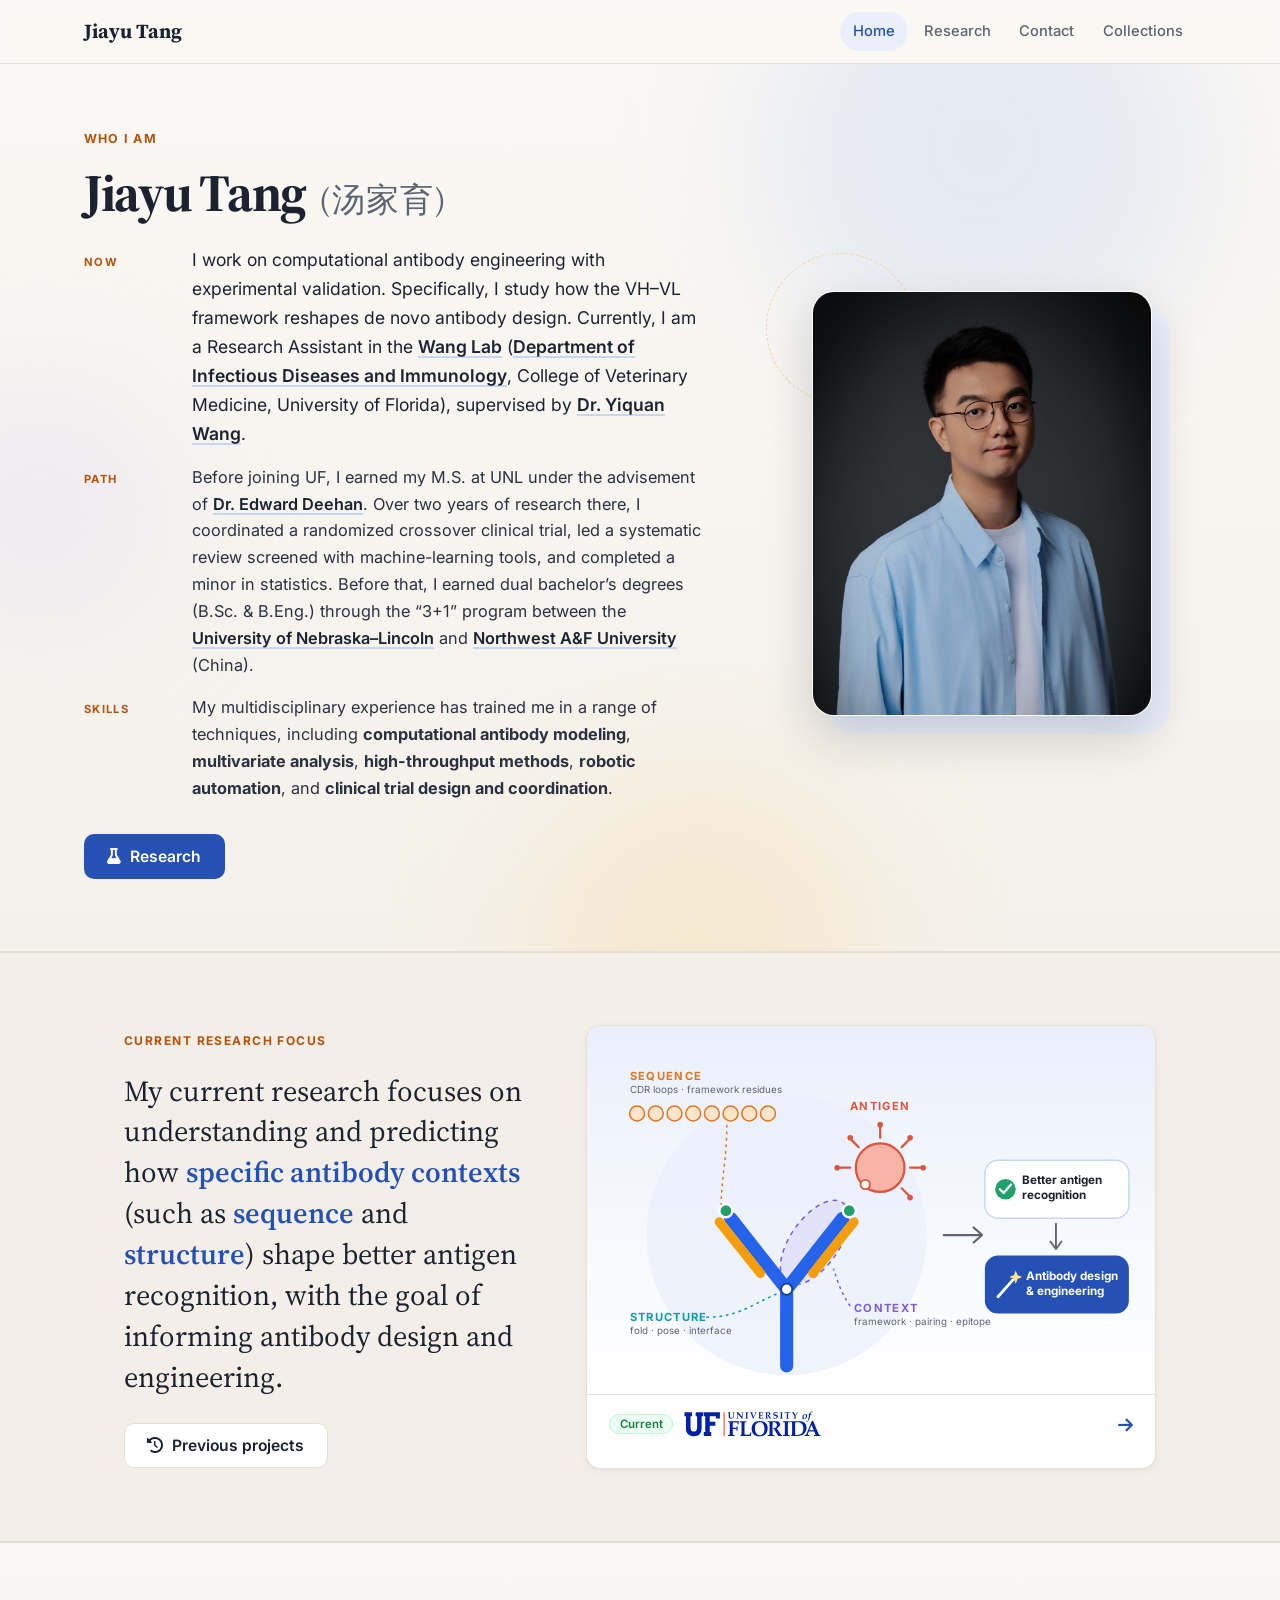
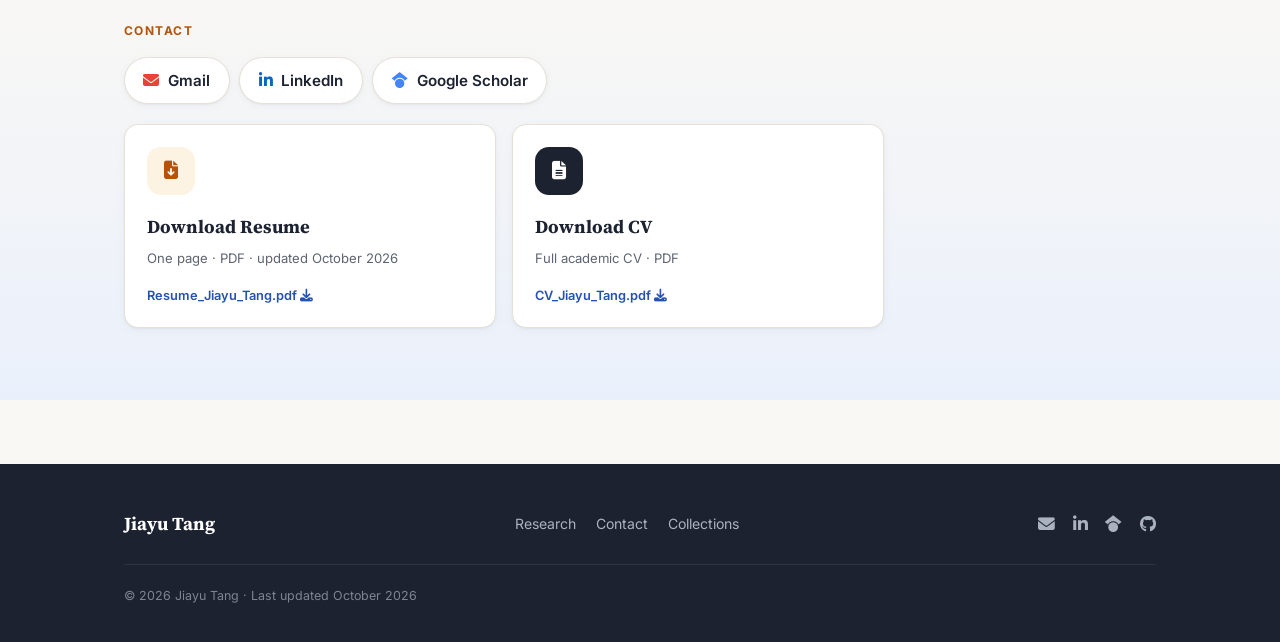
==== commit 8eb0fa5f: "Remove About page; tighten Home and Research - Delete about.html; move the M.S. graduation photo bes" ====
--- a/index.html
+++ b/index.html
@@ -53,7 +53,7 @@
   <link rel="preconnect" href="https://fonts.gstatic.com" crossorigin>
   <link href="https://fonts.googleapis.com/css2?family=Inter:wght@400;500;600;700&family=Source+Serif+4:ital,opsz,wght@0,8..60,400;0,8..60,600;0,8..60,700;1,8..60,400&display=swap" rel="stylesheet">
   <link rel="stylesheet" href="https://cdnjs.cloudflare.com/ajax/libs/font-awesome/6.5.0/css/all.min.css" crossorigin="anonymous">
-  <link rel="stylesheet" href="style.css?v=20261016">
+  <link rel="stylesheet" href="style.css?v=20261023">
 </head>
 <body>
   <a class="skip-link" href="#main">Skip to content</a>
@@ -67,7 +67,6 @@
       <nav class="site-nav" id="siteNav" aria-label="Main">
         <ul>
           <li><a href="./" aria-current="page">Home</a></li>
-          <li><a href="about.html">About</a></li>
           <li><a href="research.html">Research</a></li>
           <li><a href="contact.html">Contact</a></li>
           <li><a href="notes.html">Collections</a></li>
@@ -93,25 +92,20 @@
           <dl class="who-facts">
             <div class="lead rise" style="--d:2">
               <dt>Now</dt>
-              <dd>I work on <strong>computational antibody engineering</strong>: I study how the human VH&ndash;VL framework, not just the CDR loops, reshapes de novo antibody design and what AI tools such as AlphaFold2, RFantibody, and BindCraft2 predict about antigen binding. Since October 2026, I have been an OPS Research Assistant in the <a href="https://yiquan2.com/Lab-Page/" target="_blank" rel="noopener">Wang Lab</a> (<a href="https://idi.vetmed.ufl.edu/" target="_blank" rel="noopener">Department of Infectious Diseases and Immunology</a>, College of Veterinary Medicine, University of Florida), supervised by <a href="https://directory.ufhealth.org/wang-yiquan" target="_blank" rel="noopener">Dr. Yiquan Wang</a>.</dd>
+              <dd>I work on computational antibody engineering with experimental validation. Specifically, I study how the VH&ndash;VL framework reshapes de novo antibody design. Currently, I am a Research Assistant in the <a href="https://yiquan2.com/Lab-Page/" target="_blank" rel="noopener">Wang Lab</a> (<a href="https://idi.vetmed.ufl.edu/" target="_blank" rel="noopener">Department of Infectious Diseases and Immunology</a>, College of Veterinary Medicine, University of Florida), supervised by <a href="https://directory.ufhealth.org/wang-yiquan" target="_blank" rel="noopener">Dr. Yiquan Wang</a>.</dd>
             </div>
             <div class="rise" style="--d:3">
-              <dt>Training</dt>
-              <dd>I earned dual bachelor's degrees (B.Eng. &amp; B.Sc.) through the &ldquo;3+1&rdquo; undergraduate program between <a href="https://en.nwafu.edu.cn/" target="_blank" rel="noopener">Northwest A&amp;F University</a> (NWAFU, China) and the <a href="https://www.unl.edu/" target="_blank" rel="noopener">University of Nebraska–Lincoln</a> (UNL, United States).</dd>
+              <dt>Path</dt>
+              <dd>Before joining UF, I earned my M.S. at UNL under the advisement of <a href="https://foodscience.unl.edu/person/dr-edward-deehan/" target="_blank" rel="noopener">Dr. Edward Deehan</a>. Over two years of research there, I coordinated a randomized crossover clinical trial, led a systematic review screened with machine-learning tools, and completed a minor in statistics. Before that, I earned dual bachelor&rsquo;s degrees (B.Sc. &amp; B.Eng.) through the &ldquo;3+1&rdquo; program between the <a href="https://www.unl.edu/" target="_blank" rel="noopener">University of Nebraska&ndash;Lincoln</a> and <a href="https://en.nwafu.edu.cn/" target="_blank" rel="noopener">Northwest A&amp;F University</a> (China).</dd>
             </div>
             <div class="rise" style="--d:4">
-              <dt>Path</dt>
-              <dd>Before joining UF, I earned my M.S. at UNL under the advisement of <a href="https://foodscience.unl.edu/person/dr-edward-deehan/" target="_blank" rel="noopener">Dr. Edward Deehan</a>. Over two years of research there, I coordinated a randomized crossover clinical trial, led a systematic review screened with machine-learning tools, and completed a minor in statistics.</dd>
-            </div>
-            <div class="rise" style="--d:5">
               <dt>Skills</dt>
               <dd>My multidisciplinary experience has trained me in a range of techniques, including <strong>computational antibody modeling</strong>, <strong>multivariate analysis</strong>, <strong>high-throughput methods</strong>, <strong>robotic automation</strong>, and <strong>clinical trial design and coordination</strong>.</dd>
             </div>
           </dl>
 
-          <div class="btn-row rise" style="--d:6">
-            <a href="about.html" class="btn btn-solid"><i class="fas fa-user"></i> More about me</a>
-            <a href="research.html" class="btn btn-outline"><i class="fas fa-flask"></i> Research</a>
+          <div class="btn-row rise" style="--d:5">
+            <a href="research.html" class="btn btn-solid"><i class="fas fa-flask"></i> Research</a>
           </div>
         </div>
 
@@ -186,7 +180,6 @@
           </figure>
           <div class="fc-body">
             <div class="fc-top"><span class="pill green">Current</span><span class="fc-org"><img src="assets/logos/uf.svg" alt="University of Florida"></span><i class="fas fa-arrow-right fc-go" aria-hidden="true"></i></div>
-            <p>I study how the surrounding human antibody framework, not just the binding loops, changes what AI structure-prediction and design tools predict about antibody&ndash;antigen recognition.</p>
           </div>
         </a>
       </div>
@@ -230,7 +223,7 @@
         <div class="footer-name">Jiayu Tang</div>
       </div>
       <nav class="footer-links" aria-label="Footer">
-        <a href="about.html">About</a><a href="research.html">Research</a><a href="contact.html">Contact</a><a href="notes.html">Collections</a>
+        <a href="research.html">Research</a><a href="contact.html">Contact</a><a href="notes.html">Collections</a>
       </nav>
       <div class="footer-social">
         <a href="mailto:jasper.tang859@gmail.com" aria-label="Email"><i class="fas fa-envelope"></i></a>
@@ -244,7 +237,7 @@
 
   <button class="back-top" id="backTop" aria-label="Back to top"><i class="fas fa-arrow-up"></i></button>
 
-  <script src="script.js?v=20261016" defer></script>
+  <script src="script.js?v=20261023" defer></script>
   <!-- Visitor counts: GoatCounter (no cookies, no personal data, so no consent banner). Dashboard: https://jaspertang859.goatcounter.com -->
   <script data-goatcounter="https://jaspertang859.goatcounter.com/count"
           async src="https://gc.zgo.at/count.js"></script>
--- a/style.css
+++ b/style.css
@@ -358,6 +358,7 @@
 .about-photo figcaption i { color: var(--accent); margin-right: 0.3rem; }
 .about-photo .fun { margin-top: 0.5rem; font-size: 0.8rem; font-style: italic; color: var(--muted); text-align: center; line-height: 1.5; }
 .about-top .page-hero { padding: 0; }
+.hero-with-photo { display: grid; grid-template-columns: minmax(0, 1fr) 240px; gap: 3rem; align-items: start; }
 .about-story p { margin-bottom: 1rem; font-size: 1.02rem; line-height: 1.7; }
 .about-story p:last-child { margin-bottom: 0; }
 
@@ -1097,6 +1098,8 @@
   .skill-layer, .foundation { grid-template-columns: 1fr; gap: 0.75rem; }
   .foundation .logo-slot { justify-content: flex-start; }
   .about-photo { max-width: 280px; }
+  .hero-with-photo { grid-template-columns: 1fr; gap: 2rem; }
+  .hero-with-photo .about-photo { max-width: 220px; }
   .cta-band { grid-template-columns: 1fr; padding: 2.25rem 1.75rem; }
 
   .qa-grid { grid-template-columns: 1fr; }
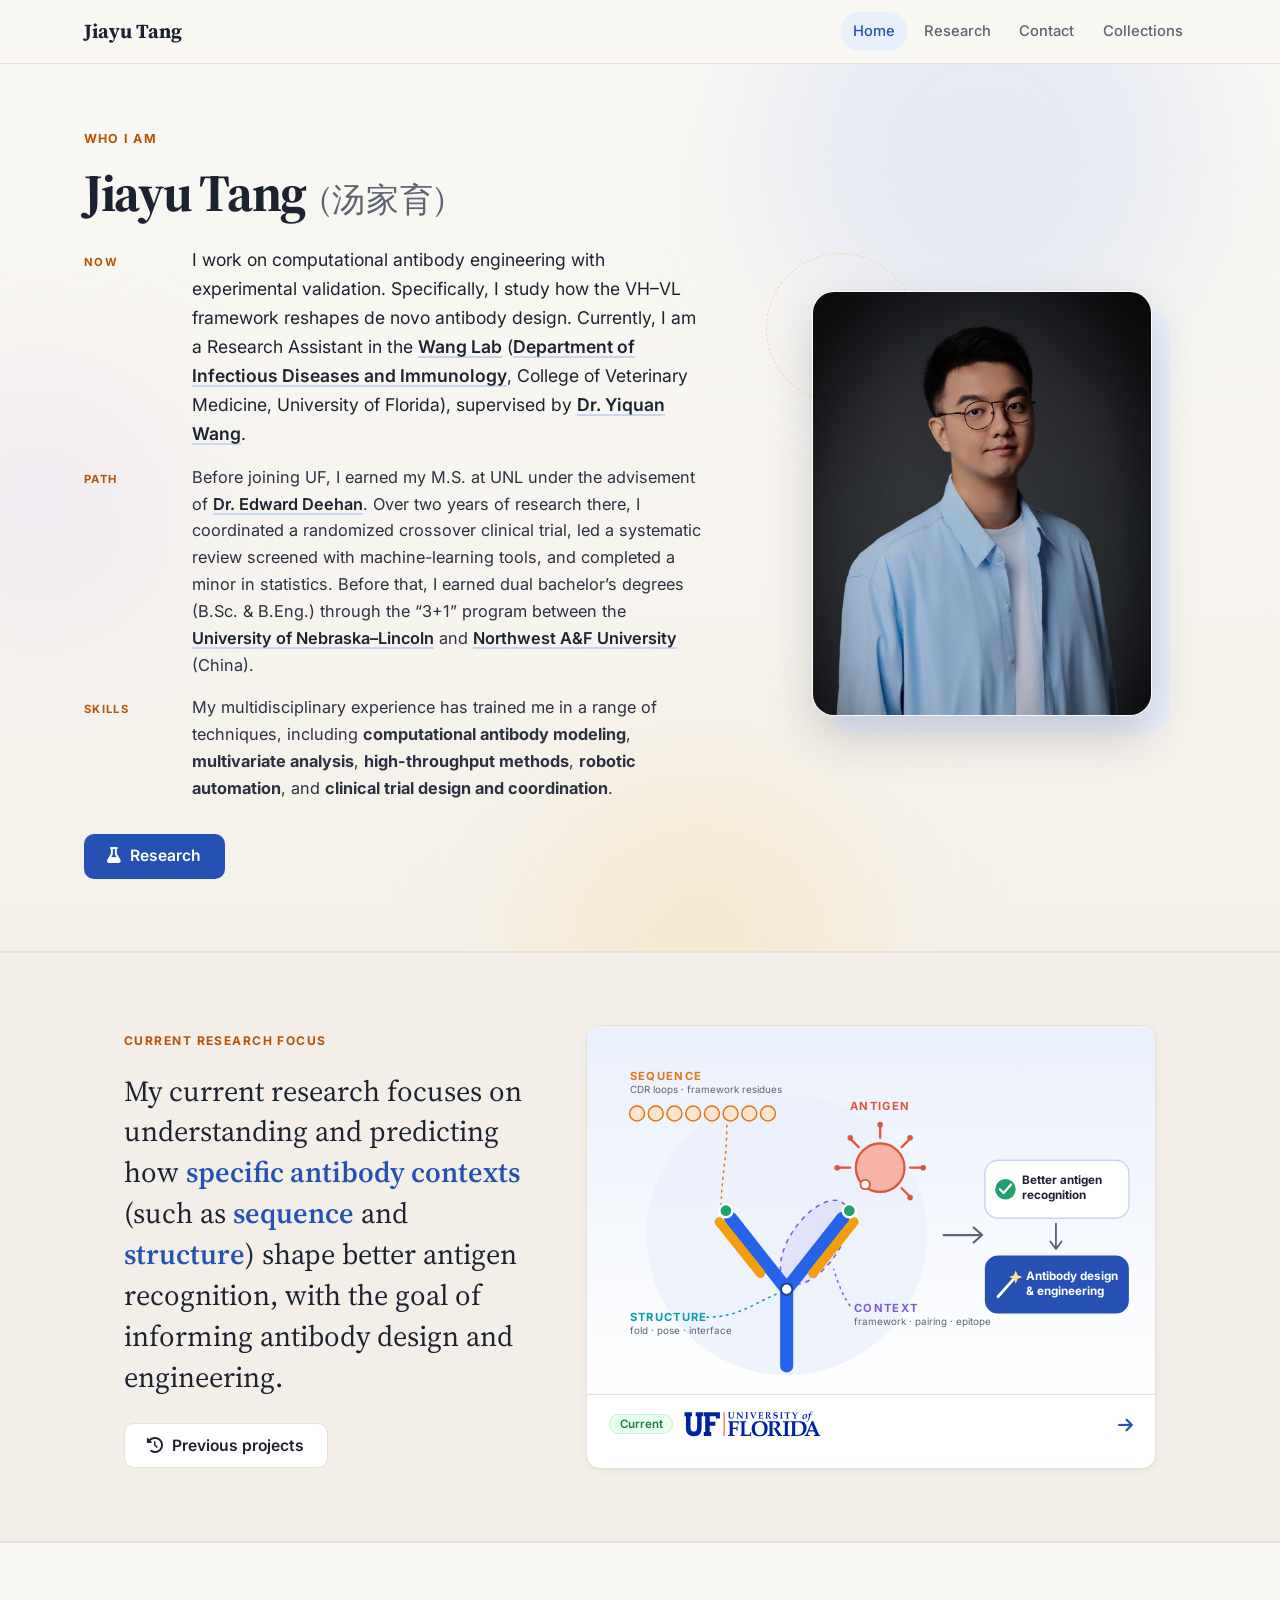
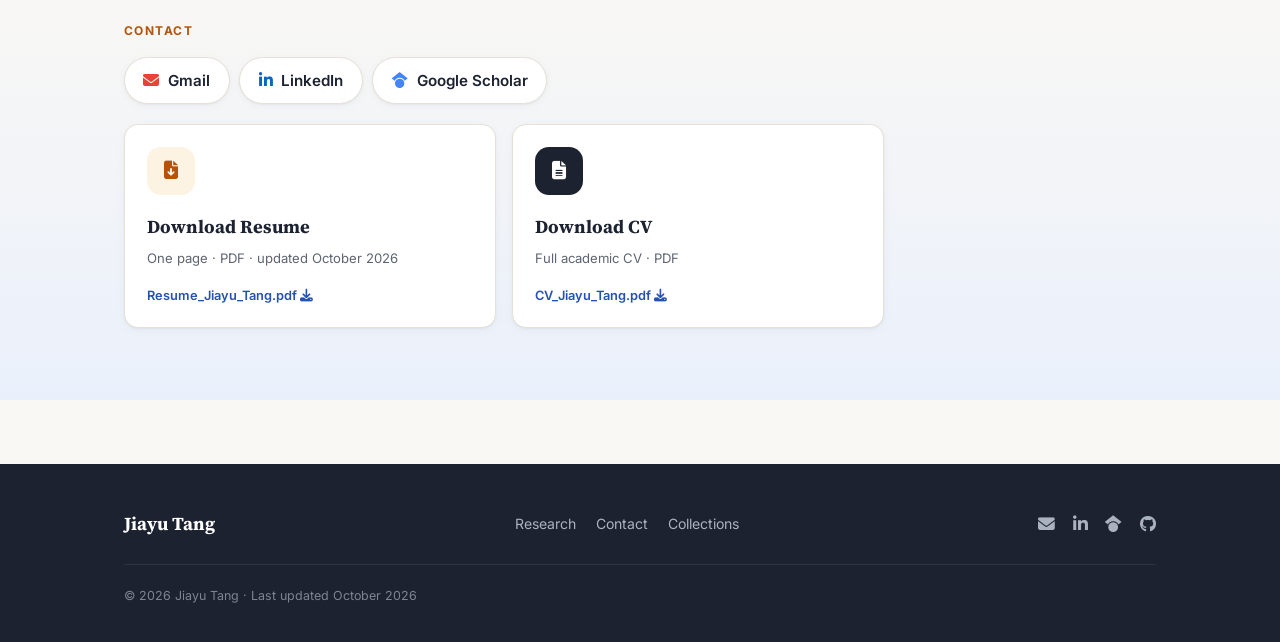
==== commit e0e2fc5a: "Research: highlight key capability phrases in competence paragraph Co-Authored-By: Claude Opus 5.5 <" ====
--- a/index.html
+++ b/index.html
@@ -53,7 +53,7 @@
   <link rel="preconnect" href="https://fonts.gstatic.com" crossorigin>
   <link href="https://fonts.googleapis.com/css2?family=Inter:wght@400;500;600;700&family=Source+Serif+4:ital,opsz,wght@0,8..60,400;0,8..60,600;0,8..60,700;1,8..60,400&display=swap" rel="stylesheet">
   <link rel="stylesheet" href="https://cdnjs.cloudflare.com/ajax/libs/font-awesome/6.5.0/css/all.min.css" crossorigin="anonymous">
-  <link rel="stylesheet" href="style.css?v=20261023">
+  <link rel="stylesheet" href="style.css?v=20261023b">
 </head>
 <body>
   <a class="skip-link" href="#main">Skip to content</a>
--- a/style.css
+++ b/style.css
@@ -147,6 +147,7 @@
 .sec-intro { color: var(--muted); max-width: 680px; margin-bottom: 2rem; font-size: 1.02rem; }
 .sec-hd-row { display: flex; justify-content: space-between; align-items: flex-end; gap: 1rem; flex-wrap: wrap; margin-bottom: 1.75rem; }
 .sec-hd-row .sec-intro { margin-bottom: 0; }
+.competence strong { color: var(--ink); font-weight: 600; }
 
 .text-link { font-weight: 600; display: inline-flex; align-items: center; gap: 0.4rem; white-space: nowrap; }
 .text-link i { font-size: 0.8em; transition: transform 0.2s; }
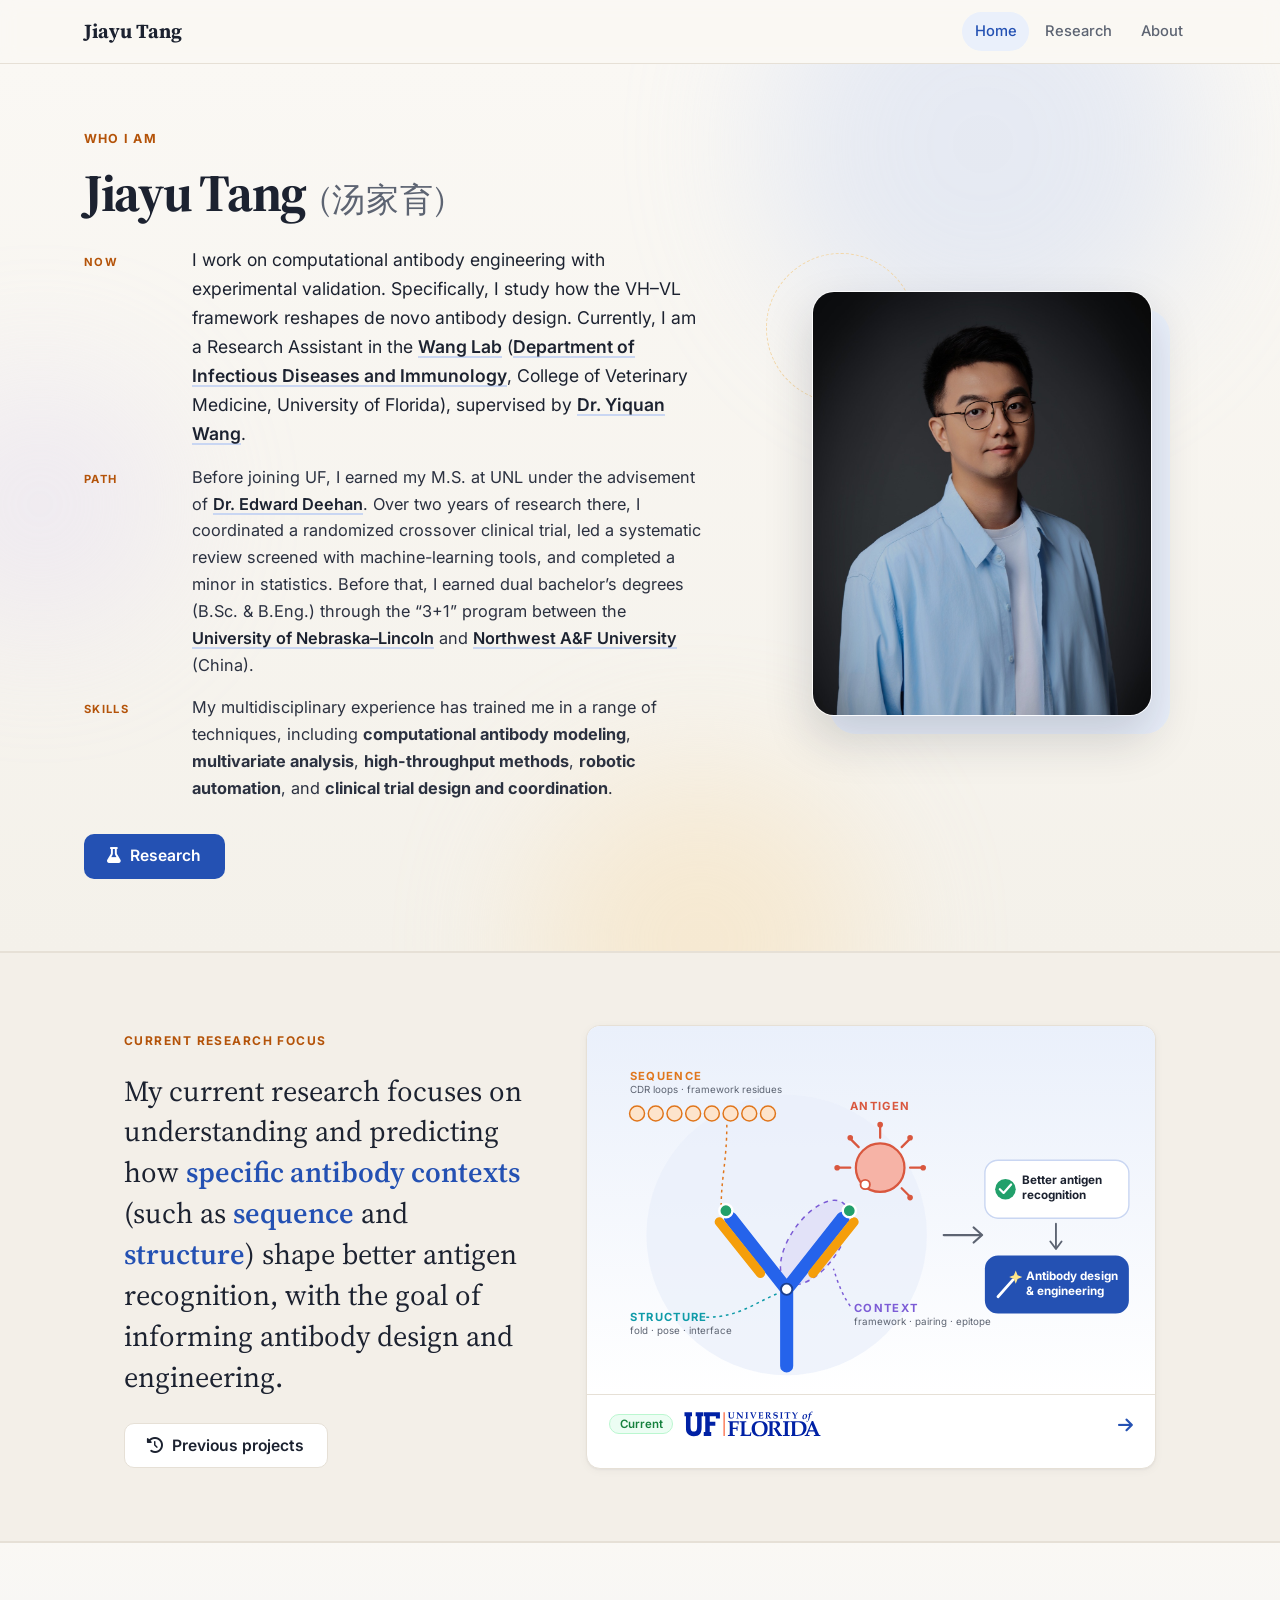
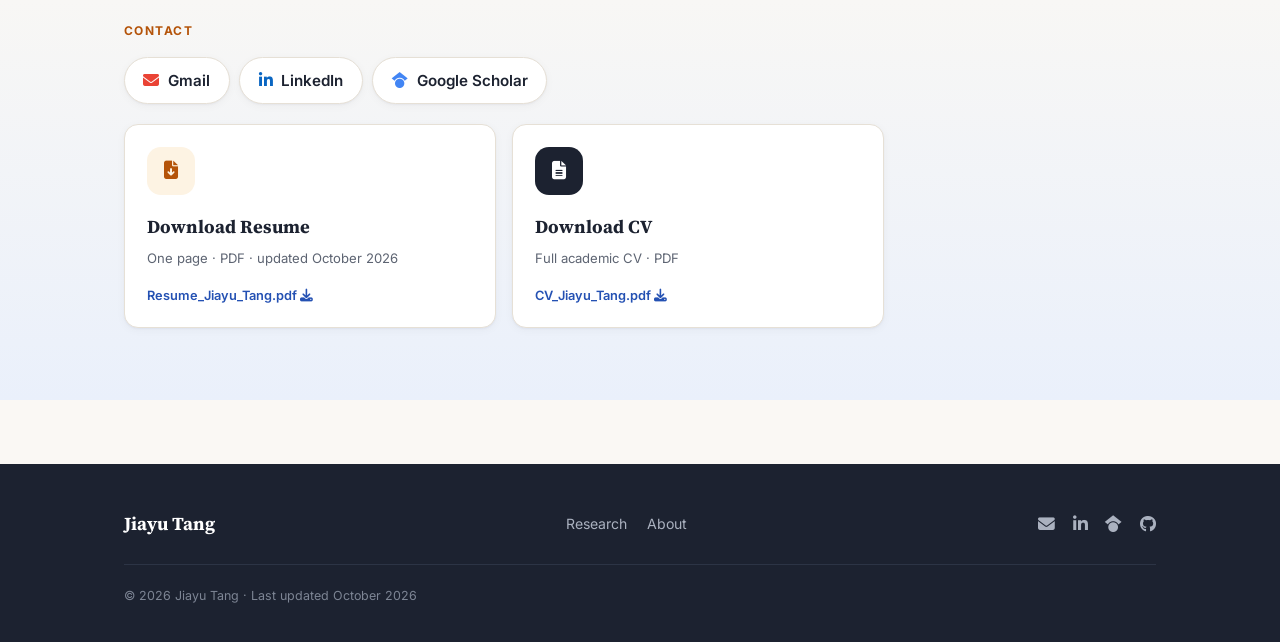
==== commit 4763ec2c: "Turn Collections into About; add germline Fv to Research; drop Contact - About (notes.html): publica" ====
--- a/index.html
+++ b/index.html
@@ -53,7 +53,7 @@
   <link rel="preconnect" href="https://fonts.gstatic.com" crossorigin>
   <link href="https://fonts.googleapis.com/css2?family=Inter:wght@400;500;600;700&family=Source+Serif+4:ital,opsz,wght@0,8..60,400;0,8..60,600;0,8..60,700;1,8..60,400&display=swap" rel="stylesheet">
   <link rel="stylesheet" href="https://cdnjs.cloudflare.com/ajax/libs/font-awesome/6.5.0/css/all.min.css" crossorigin="anonymous">
-  <link rel="stylesheet" href="style.css?v=20261023b">
+  <link rel="stylesheet" href="style.css?v=20261104">
 </head>
 <body>
   <a class="skip-link" href="#main">Skip to content</a>
@@ -68,8 +68,7 @@
         <ul>
           <li><a href="./" aria-current="page">Home</a></li>
           <li><a href="research.html">Research</a></li>
-          <li><a href="contact.html">Contact</a></li>
-          <li><a href="notes.html">Collections</a></li>
+          <li><a href="notes.html">About</a></li>
         </ul>
       </nav>
     </div>
@@ -223,7 +222,7 @@
         <div class="footer-name">Jiayu Tang</div>
       </div>
       <nav class="footer-links" aria-label="Footer">
-        <a href="research.html">Research</a><a href="contact.html">Contact</a><a href="notes.html">Collections</a>
+        <a href="research.html">Research</a><a href="notes.html">About</a>
       </nav>
       <div class="footer-social">
         <a href="mailto:jasper.tang859@gmail.com" aria-label="Email"><i class="fas fa-envelope"></i></a>
@@ -237,7 +236,7 @@
 
   <button class="back-top" id="backTop" aria-label="Back to top"><i class="fas fa-arrow-up"></i></button>
 
-  <script src="script.js?v=20261023" defer></script>
+  <script src="script.js?v=20261104" defer></script>
   <!-- Visitor counts: GoatCounter (no cookies, no personal data, so no consent banner). Dashboard: https://jaspertang859.goatcounter.com -->
   <script data-goatcounter="https://jaspertang859.goatcounter.com/count"
           async src="https://gc.zgo.at/count.js"></script>
--- a/style.css
+++ b/style.css
@@ -302,7 +302,7 @@
 .swatch-heavy { background: #2563eb; }
 .swatch-light { background: var(--amber); }
 .mol-panel.failed .mol-viewer, .mol-panel.failed .mol-glow { display: none; }
-.mol-panel.failed::before { content: 'Human IgG1 antibody · 3D view unavailable'; position: absolute; inset: 0; display: flex; align-items: center; justify-content: center; font-size: 0.85rem; color: var(--muted); }
+.mol-panel.failed::before { content: '3D view unavailable'; position: absolute; inset: 0; display: flex; align-items: center; justify-content: center; font-size: 0.85rem; color: var(--muted); }
 
 
 /* ============================================================
@@ -1443,3 +1443,39 @@
 a.focus-card:hover .fc-go { transform: translateX(3px); }
 .fc-body p { font-size: 0.98rem; line-height: 1.6; margin: 0; }
 @media (prefers-reduced-motion: reduce) { .focus-card, .fc-go { transition: none; } }
+
+/* About page (notes.html): publications and awards beside the photo */
+.shelf-hero h1 { margin-bottom: 1.5rem; }
+.pub-block + .pub-block { margin-top: 2.25rem; }
+.pub-hd { font-size: 1.35rem; margin-bottom: 0.35rem; }
+.pub-key { font-size: 0.8rem; color: var(--muted); margin-bottom: 0.9rem; }
+.pub-sub { font-family: var(--sans); font-size: 0.72rem; font-weight: 700; letter-spacing: 0.1em; text-transform: uppercase; color: var(--warm); margin: 1.1rem 0 0.5rem; }
+.pub-list { list-style: decimal; padding-left: 1.35rem; display: grid; gap: 0.6rem; }
+.pub-list li { font-size: 0.93rem; line-height: 1.55; color: var(--text); padding-left: 0.2rem; }
+.pub-list li::marker { color: var(--muted); font-size: 0.85rem; }
+.pub-list strong { color: var(--ink); }
+.pub-list a { color: var(--ink); text-decoration: underline; text-decoration-color: var(--accent-bd); text-underline-offset: 3px; }
+.pub-list a:hover { color: var(--accent); text-decoration-color: currentColor; }
+.award-lines { display: grid; gap: 0.45rem; }
+.award-lines li { font-size: 0.95rem; line-height: 1.5; color: var(--text); }
+.award-lines span { color: var(--muted); white-space: nowrap; }
+
+/* Thoughts: compact cards, title + two-sentence abstract */
+#thought-longer, #thought-fragments { columns: auto; display: grid; grid-template-columns: repeat(auto-fill, minmax(min(100%, 280px), 1fr)); gap: 1rem; align-items: stretch; }
+#thought-fragments { margin-bottom: 1rem; }
+#thought-longer .thought, #thought-fragments .thought { margin: 0; padding: 0.95rem 1.1rem 1rem; }
+#thought-longer .thought h3 { font-size: 0.98rem; line-height: 1.32; margin-bottom: 0.4rem; }
+#thought-longer .thought p { font-size: 0.84rem; line-height: 1.5; color: var(--muted); }
+
+/* Shelf buttons sit at the bottom; their sections open underneath */
+.shelf-buttons { padding: 2.5rem 0; }
+.shelf-buttons .toc { margin-top: 0; justify-content: center; }
+
+/* Research · current project: rotating germline Fv (PDB 5I19) */
+.fv-figure { margin: 0; }
+.fv-panel { height: 340px; }
+.fv-legend { display: flex; flex-wrap: wrap; justify-content: center; gap: 0.5rem 1.25rem; margin-top: 0.75rem; font-size: 0.82rem; color: var(--muted); }
+.fv-legend span { display: inline-flex; align-items: center; gap: 0.4rem; }
+.fv-legend .mol-src a { color: inherit; text-decoration: underline; text-decoration-color: var(--border); text-underline-offset: 3px; }
+.swatch-cdr { background: #c3c9d4; }
+@media (max-width: 600px) { .fv-panel { height: 260px; } }
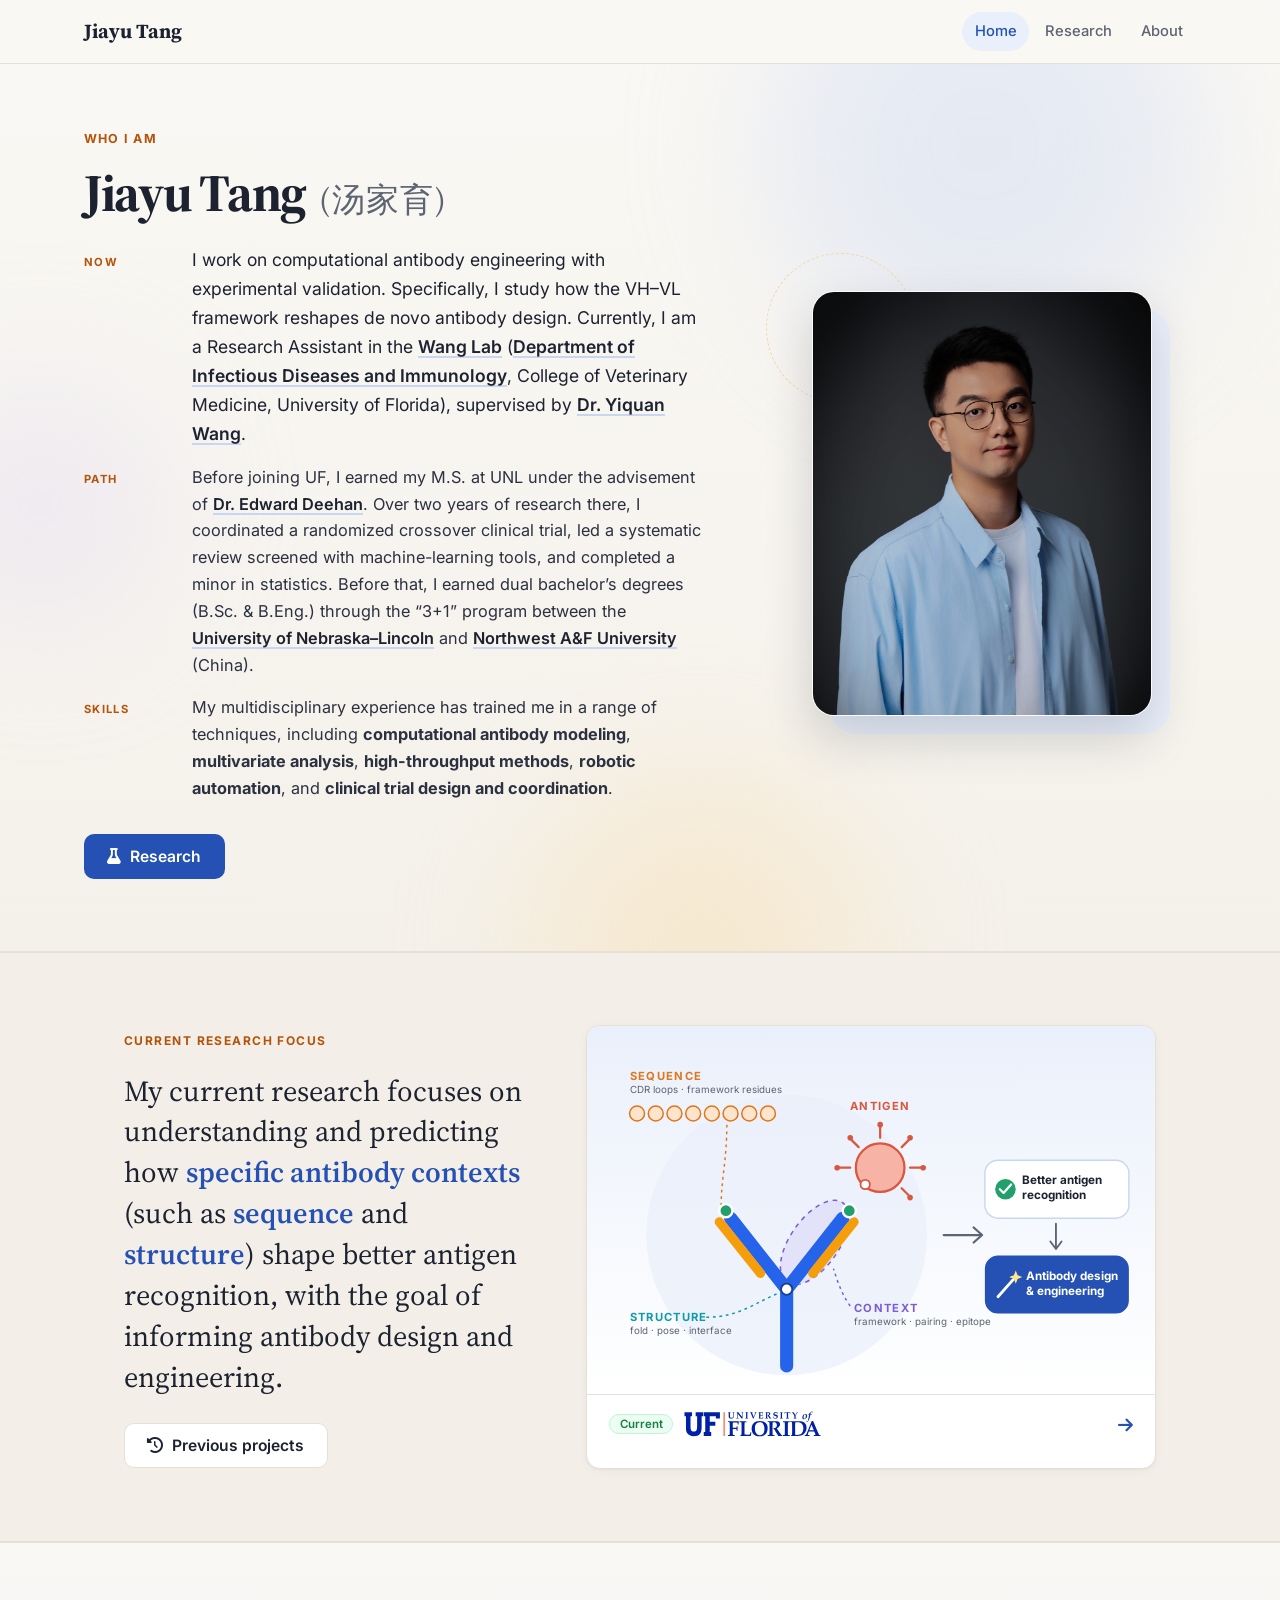
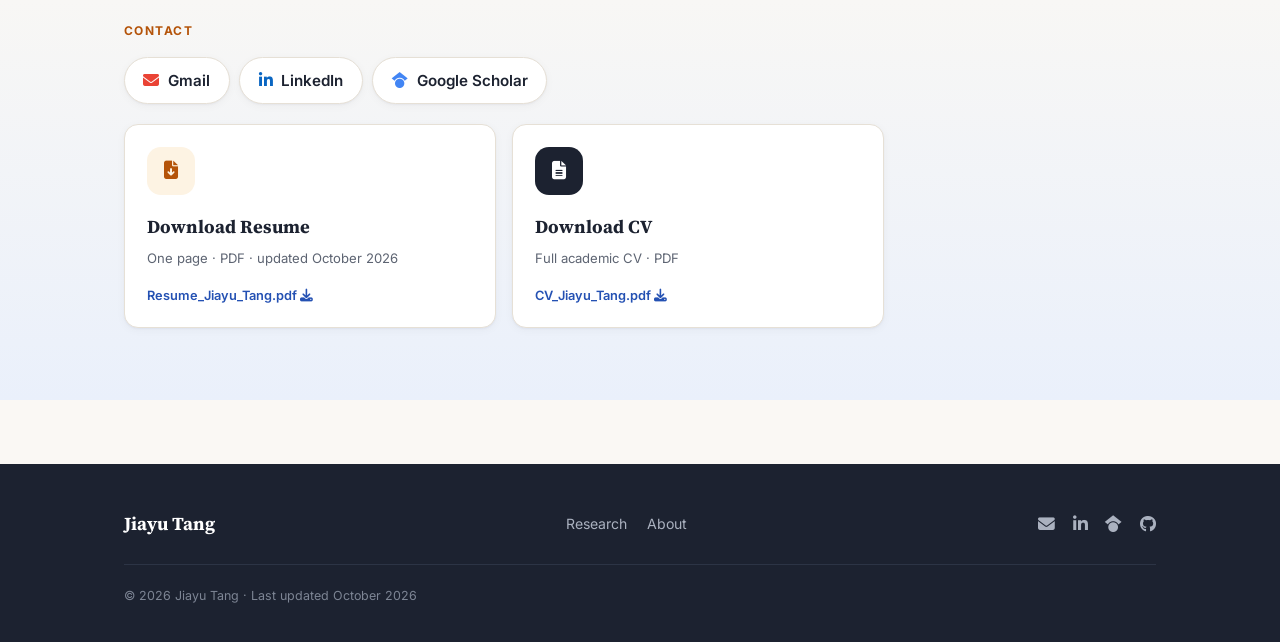
==== commit 078ddc7b: "Restyle publications; put current-project Fv beside its text - Publications: title line, then "autho" ====
--- a/index.html
+++ b/index.html
@@ -53,7 +53,7 @@
   <link rel="preconnect" href="https://fonts.gstatic.com" crossorigin>
   <link href="https://fonts.googleapis.com/css2?family=Inter:wght@400;500;600;700&family=Source+Serif+4:ital,opsz,wght@0,8..60,400;0,8..60,600;0,8..60,700;1,8..60,400&display=swap" rel="stylesheet">
   <link rel="stylesheet" href="https://cdnjs.cloudflare.com/ajax/libs/font-awesome/6.5.0/css/all.min.css" crossorigin="anonymous">
-  <link rel="stylesheet" href="style.css?v=20261104">
+  <link rel="stylesheet" href="style.css?v=20261104b">
 </head>
 <body>
   <a class="skip-link" href="#main">Skip to content</a>
--- a/style.css
+++ b/style.css
@@ -1479,3 +1479,19 @@
 .fv-legend .mol-src a { color: inherit; text-decoration: underline; text-decoration-color: var(--border); text-underline-offset: 3px; }
 .swatch-cdr { background: #c3c9d4; }
 @media (max-width: 600px) { .fv-panel { height: 260px; } }
+/* Current project card: text left, rotating Fv right */
+.project-split { display: grid; grid-template-columns: minmax(0, 1.1fr) minmax(0, 1fr); gap: 2rem; align-items: center; }
+.project-split .project-hd { flex-direction: column; align-items: flex-start; gap: 1rem; margin: 0; padding: 0; border-bottom: 0; }
+.project-split .project-hd .logo-slot { order: -1; justify-content: flex-start; }
+.project-split .fv-panel { height: 320px; }
+@media (max-width: 800px) {
+  .project-split { grid-template-columns: 1fr; gap: 1.25rem; }
+  .project-split .fv-panel { height: 260px; }
+}
+
+/* Publications: title line, then "authors et al. · Journal, Year" */
+.pub-list li { display: flex; flex-direction: column; gap: 0.15rem; }
+.pub-title { color: var(--ink); font-weight: 500; }
+.pub-meta { font-size: 0.86rem; color: var(--muted); }
+.pub-meta .me { font-weight: 700; color: var(--ink); text-decoration: underline; text-underline-offset: 3px; }
+.pub-list { padding-left: 0; gap: 0.8rem; }
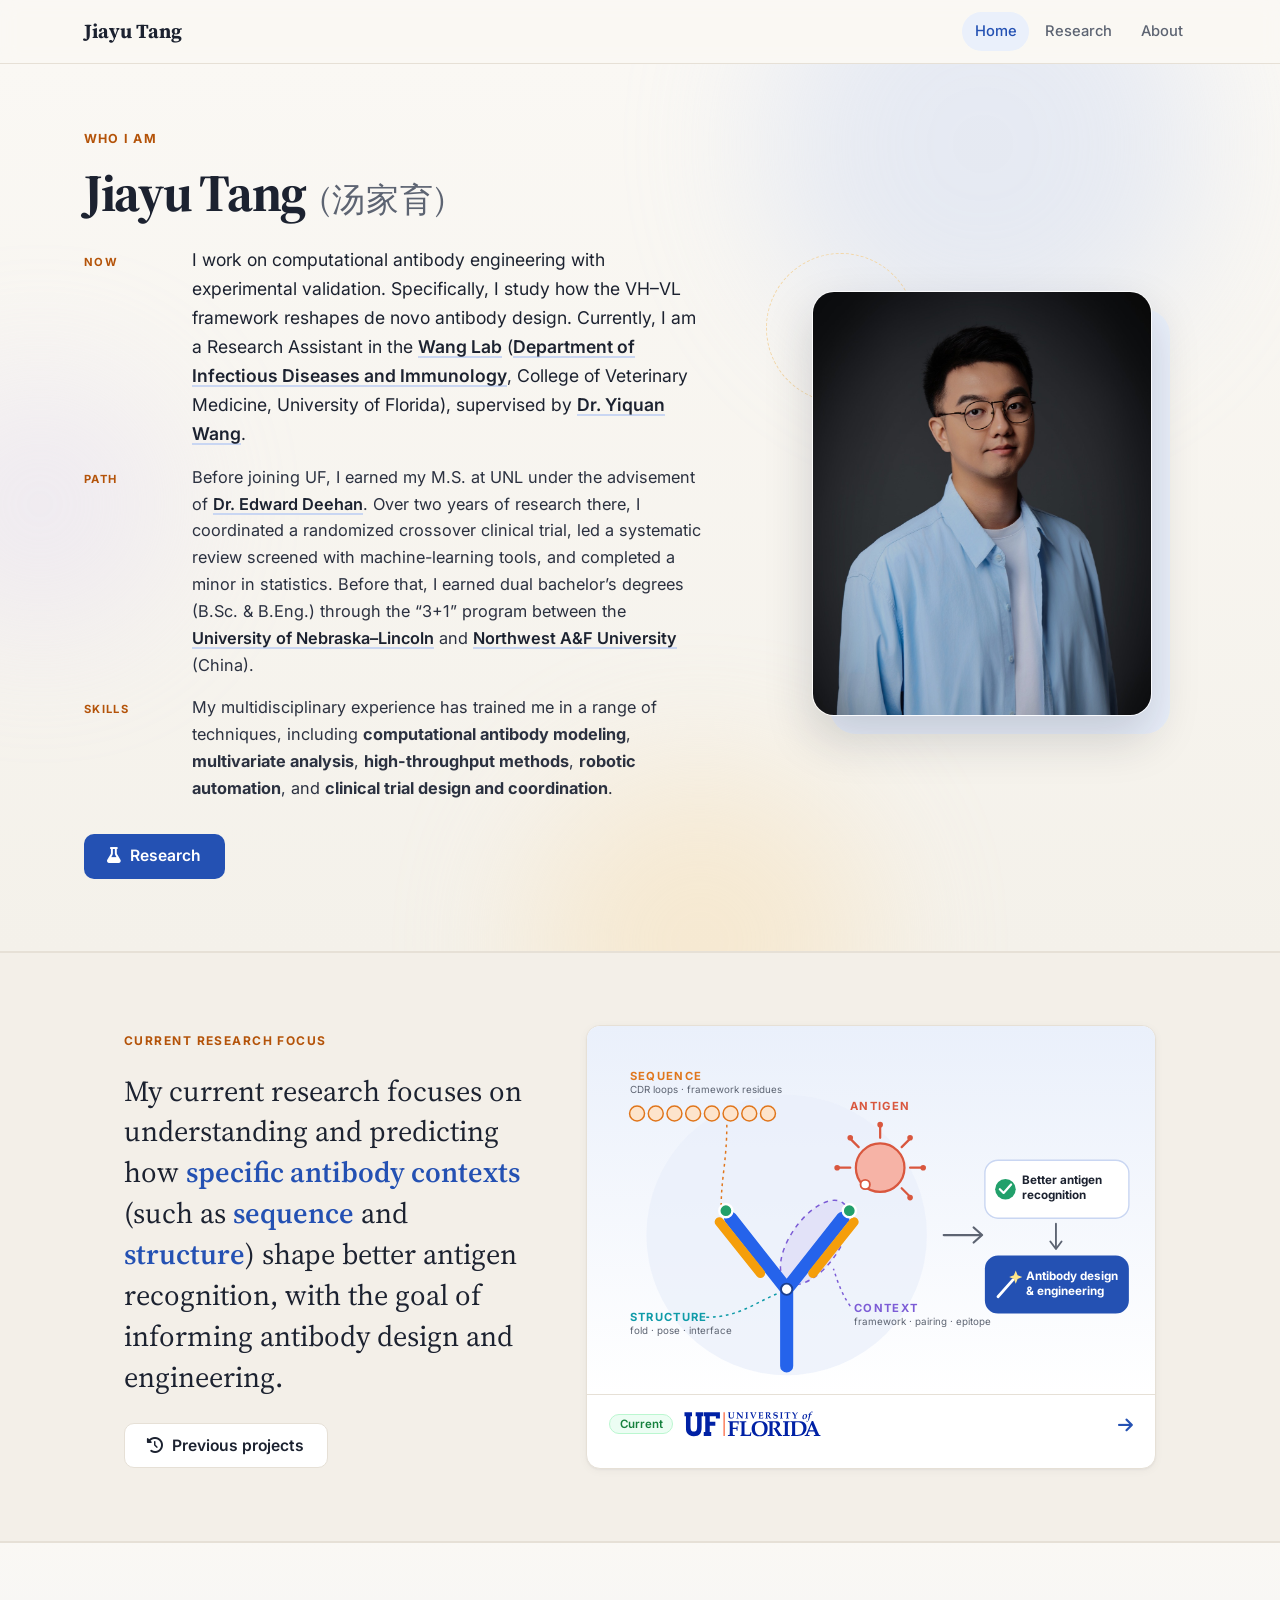
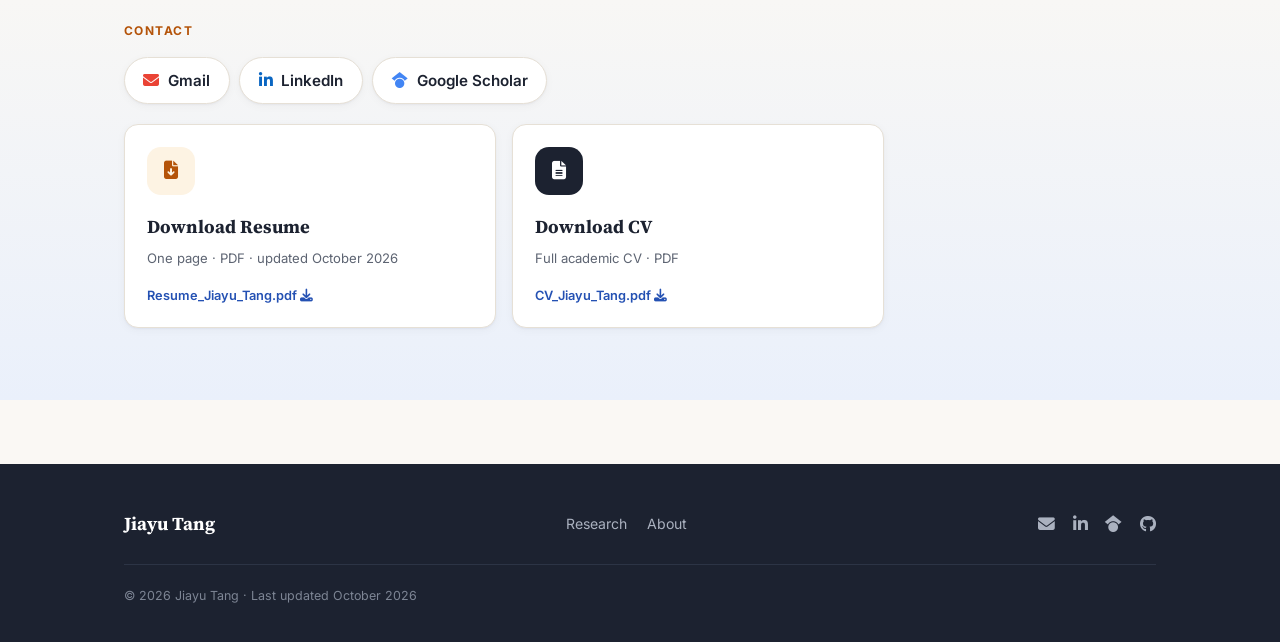
==== commit cd2451a8: "Use initials in author lists; mark co-first and corresponding authors Author lists now read "J. Tang" ====
--- a/index.html
+++ b/index.html
@@ -53,7 +53,7 @@
   <link rel="preconnect" href="https://fonts.gstatic.com" crossorigin>
   <link href="https://fonts.googleapis.com/css2?family=Inter:wght@400;500;600;700&family=Source+Serif+4:ital,opsz,wght@0,8..60,400;0,8..60,600;0,8..60,700;1,8..60,400&display=swap" rel="stylesheet">
   <link rel="stylesheet" href="https://cdnjs.cloudflare.com/ajax/libs/font-awesome/6.5.0/css/all.min.css" crossorigin="anonymous">
-  <link rel="stylesheet" href="style.css?v=20261104b">
+  <link rel="stylesheet" href="style.css?v=20261104c">
 </head>
 <body>
   <a class="skip-link" href="#main">Skip to content</a>
--- a/style.css
+++ b/style.css
@@ -1495,3 +1495,4 @@
 .pub-meta { font-size: 0.86rem; color: var(--muted); }
 .pub-meta .me { font-weight: 700; color: var(--ink); text-decoration: underline; text-underline-offset: 3px; }
 .pub-list { padding-left: 0; gap: 0.8rem; }
+.pub-meta sup, .pub-key sup { font-size: 0.72em; font-weight: 600; margin-left: 1px; color: var(--warm); }
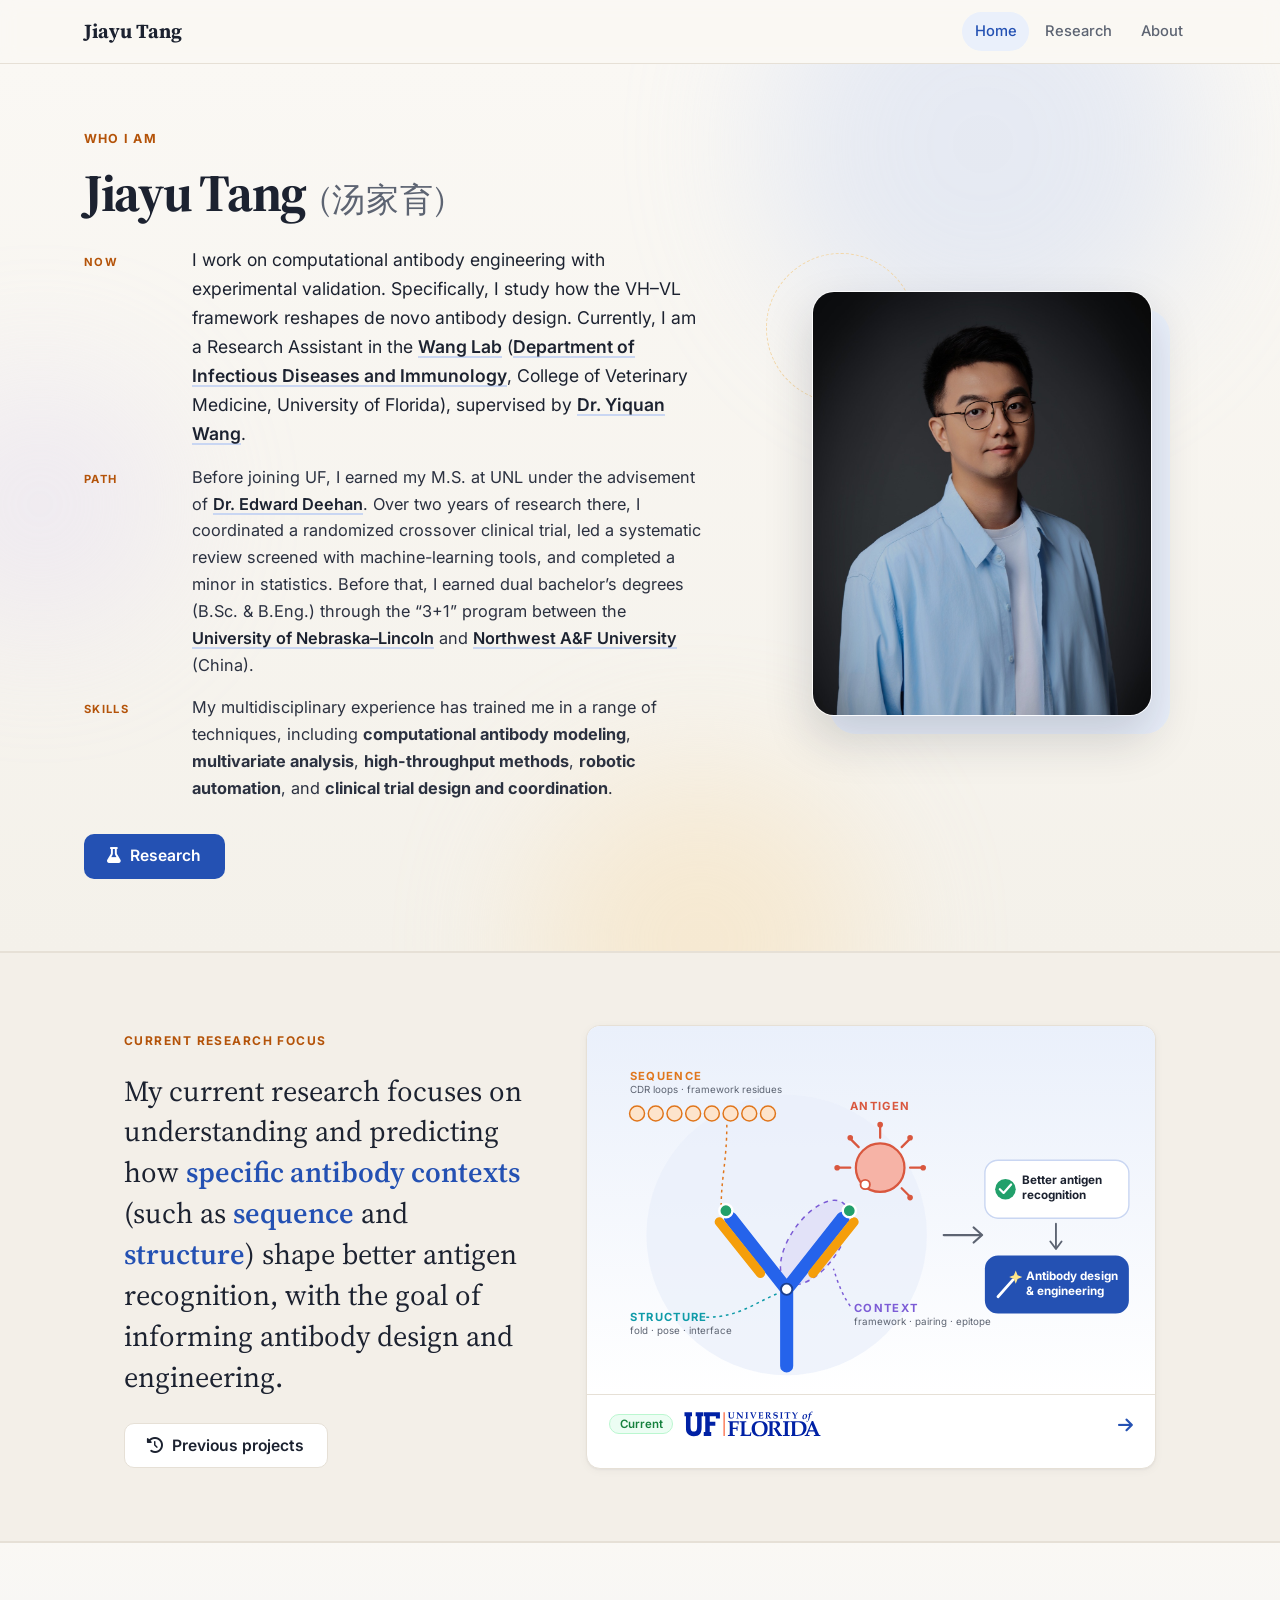
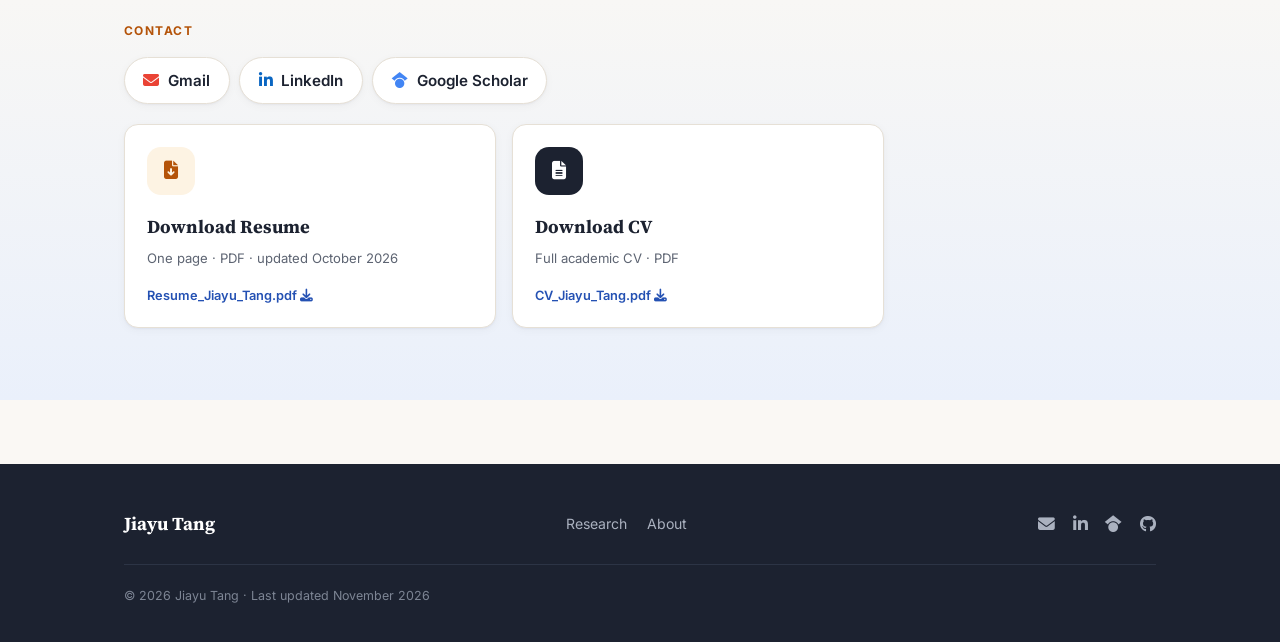
==== commit 9a64c96d: "Add research interest to About; refresh CV and resume Site: - New "Research interest" block at the t" ====
--- a/index.html
+++ b/index.html
@@ -53,7 +53,7 @@
   <link rel="preconnect" href="https://fonts.gstatic.com" crossorigin>
   <link href="https://fonts.googleapis.com/css2?family=Inter:wght@400;500;600;700&family=Source+Serif+4:ital,opsz,wght@0,8..60,400;0,8..60,600;0,8..60,700;1,8..60,400&display=swap" rel="stylesheet">
   <link rel="stylesheet" href="https://cdnjs.cloudflare.com/ajax/libs/font-awesome/6.5.0/css/all.min.css" crossorigin="anonymous">
-  <link rel="stylesheet" href="style.css?v=20261104c">
+  <link rel="stylesheet" href="style.css?v=20261109">
 </head>
 <body>
   <a class="skip-link" href="#main">Skip to content</a>
@@ -230,7 +230,7 @@
         <a href="https://scholar.google.com/citations?user=CdDGp14AAAAJ&amp;hl=en" aria-label="Google Scholar" target="_blank" rel="noopener"><i class="fab fa-google-scholar"></i></a>
         <a href="https://github.com/jiayutang859" aria-label="GitHub" target="_blank" rel="noopener"><i class="fab fa-github"></i></a>
       </div>
-      <p class="footer-note">© 2026 Jiayu Tang · Last updated October 2026</p>
+      <p class="footer-note">© 2026 Jiayu Tang · Last updated November 2026</p>
     </div>
   </footer>
 
--- a/style.css
+++ b/style.css
@@ -1456,6 +1456,7 @@
 .pub-list strong { color: var(--ink); }
 .pub-list a { color: var(--ink); text-decoration: underline; text-decoration-color: var(--accent-bd); text-underline-offset: 3px; }
 .pub-list a:hover { color: var(--accent); text-decoration-color: currentColor; }
+.interest-text { font-size: 0.95rem; line-height: 1.65; color: var(--text); }
 .award-lines { display: grid; gap: 0.45rem; }
 .award-lines li { font-size: 0.95rem; line-height: 1.5; color: var(--text); }
 .award-lines span { color: var(--muted); white-space: nowrap; }
